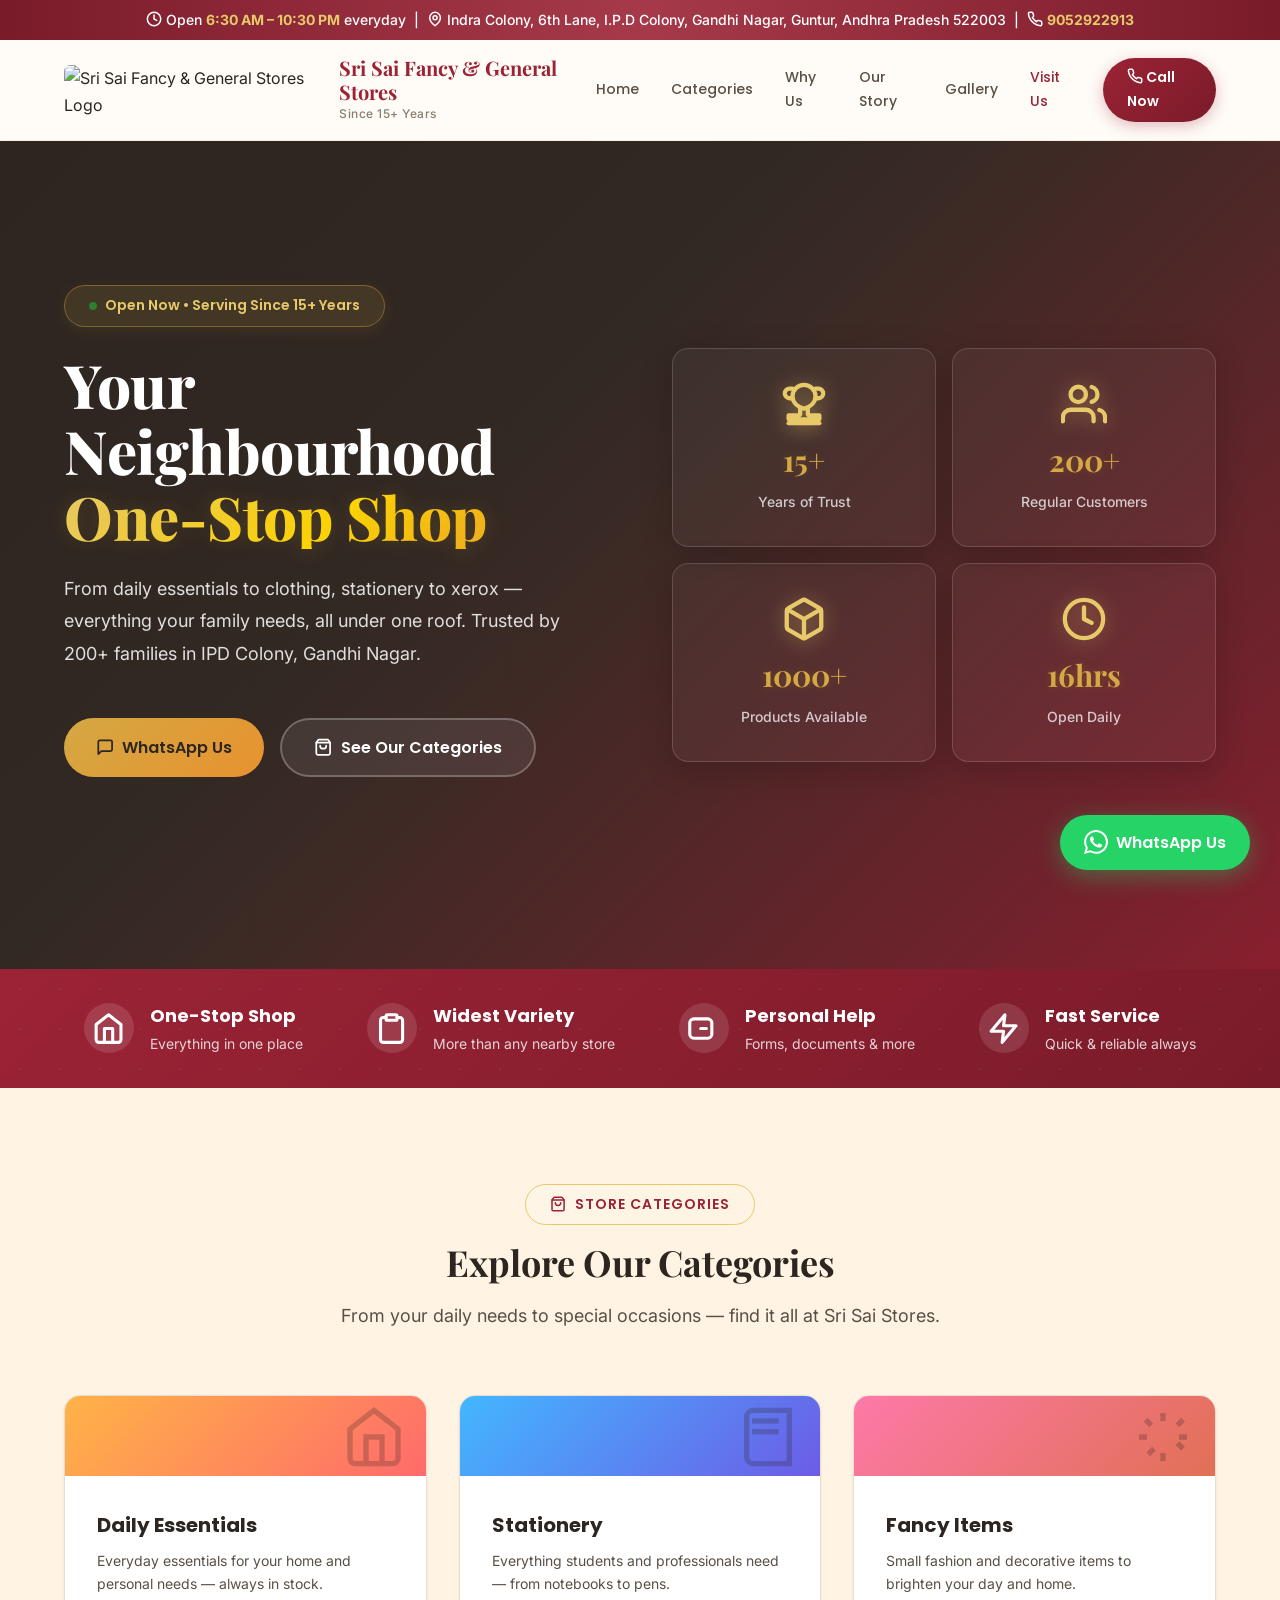
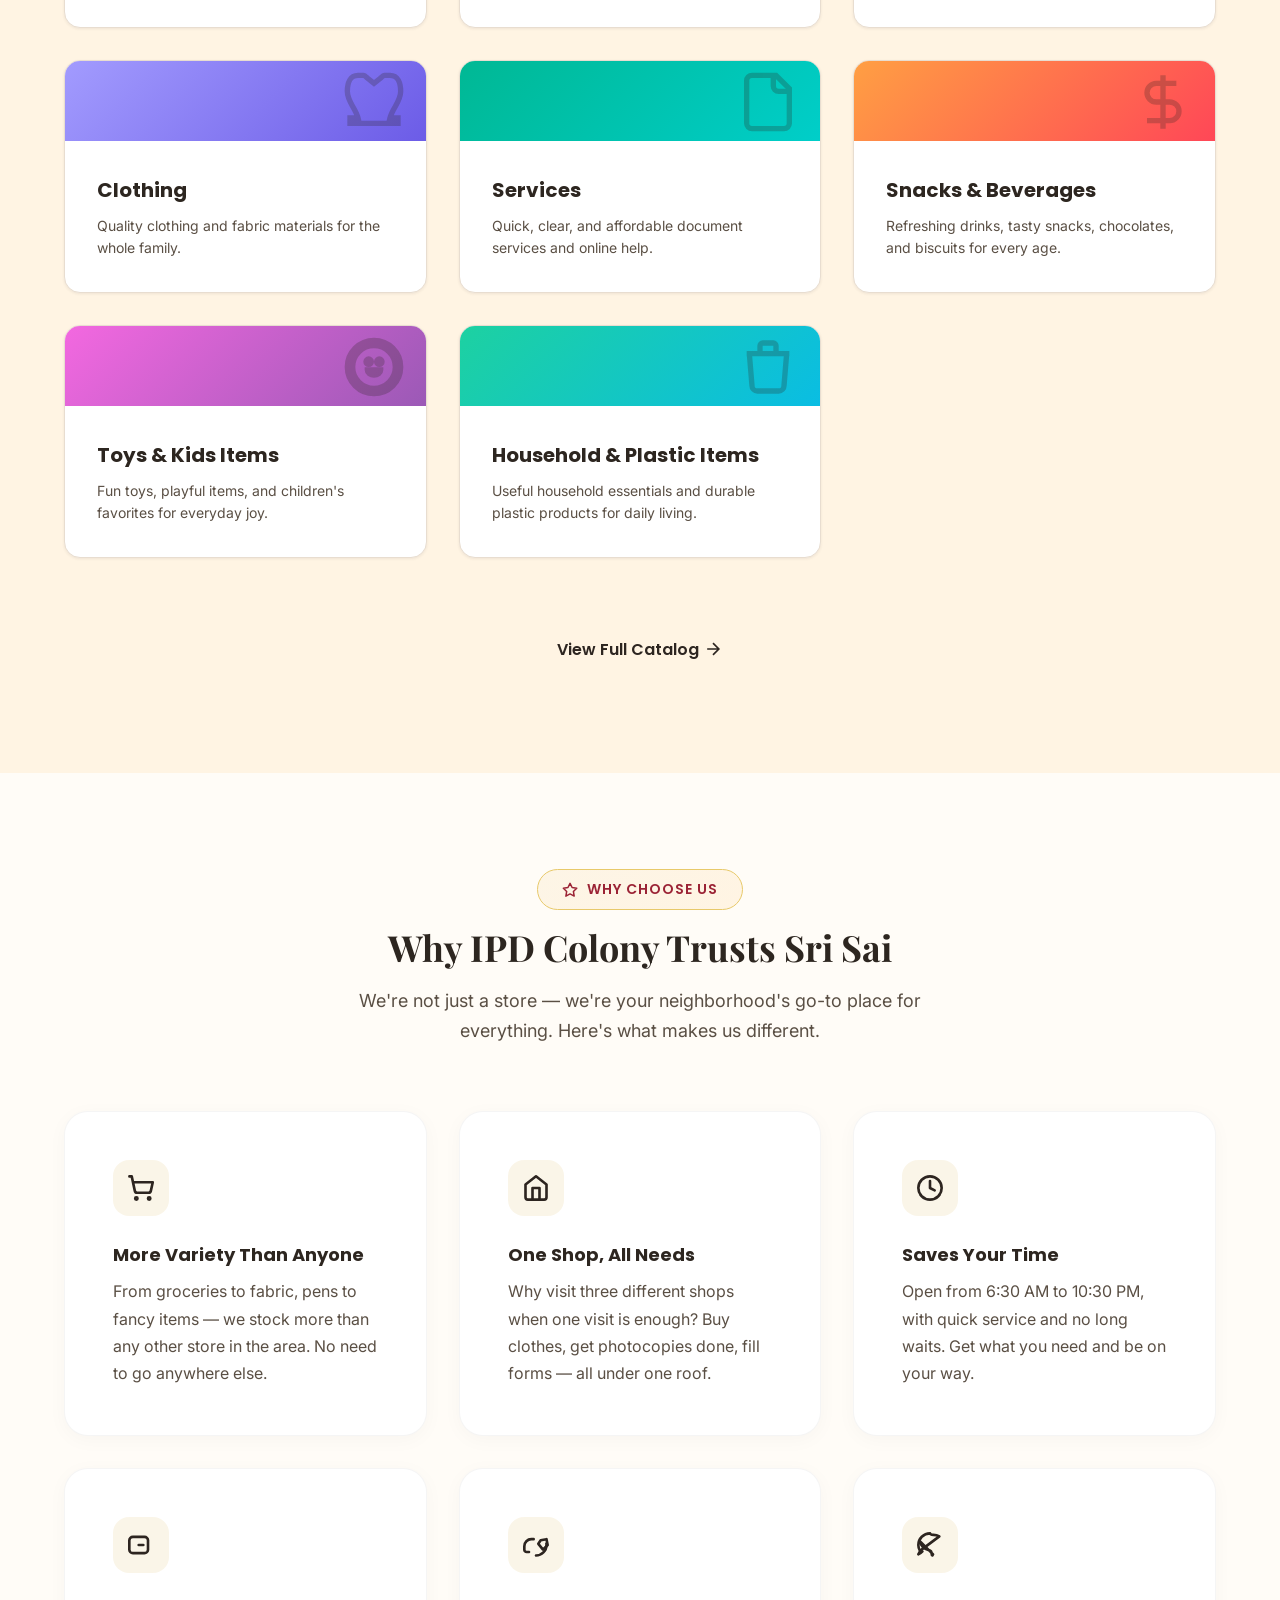
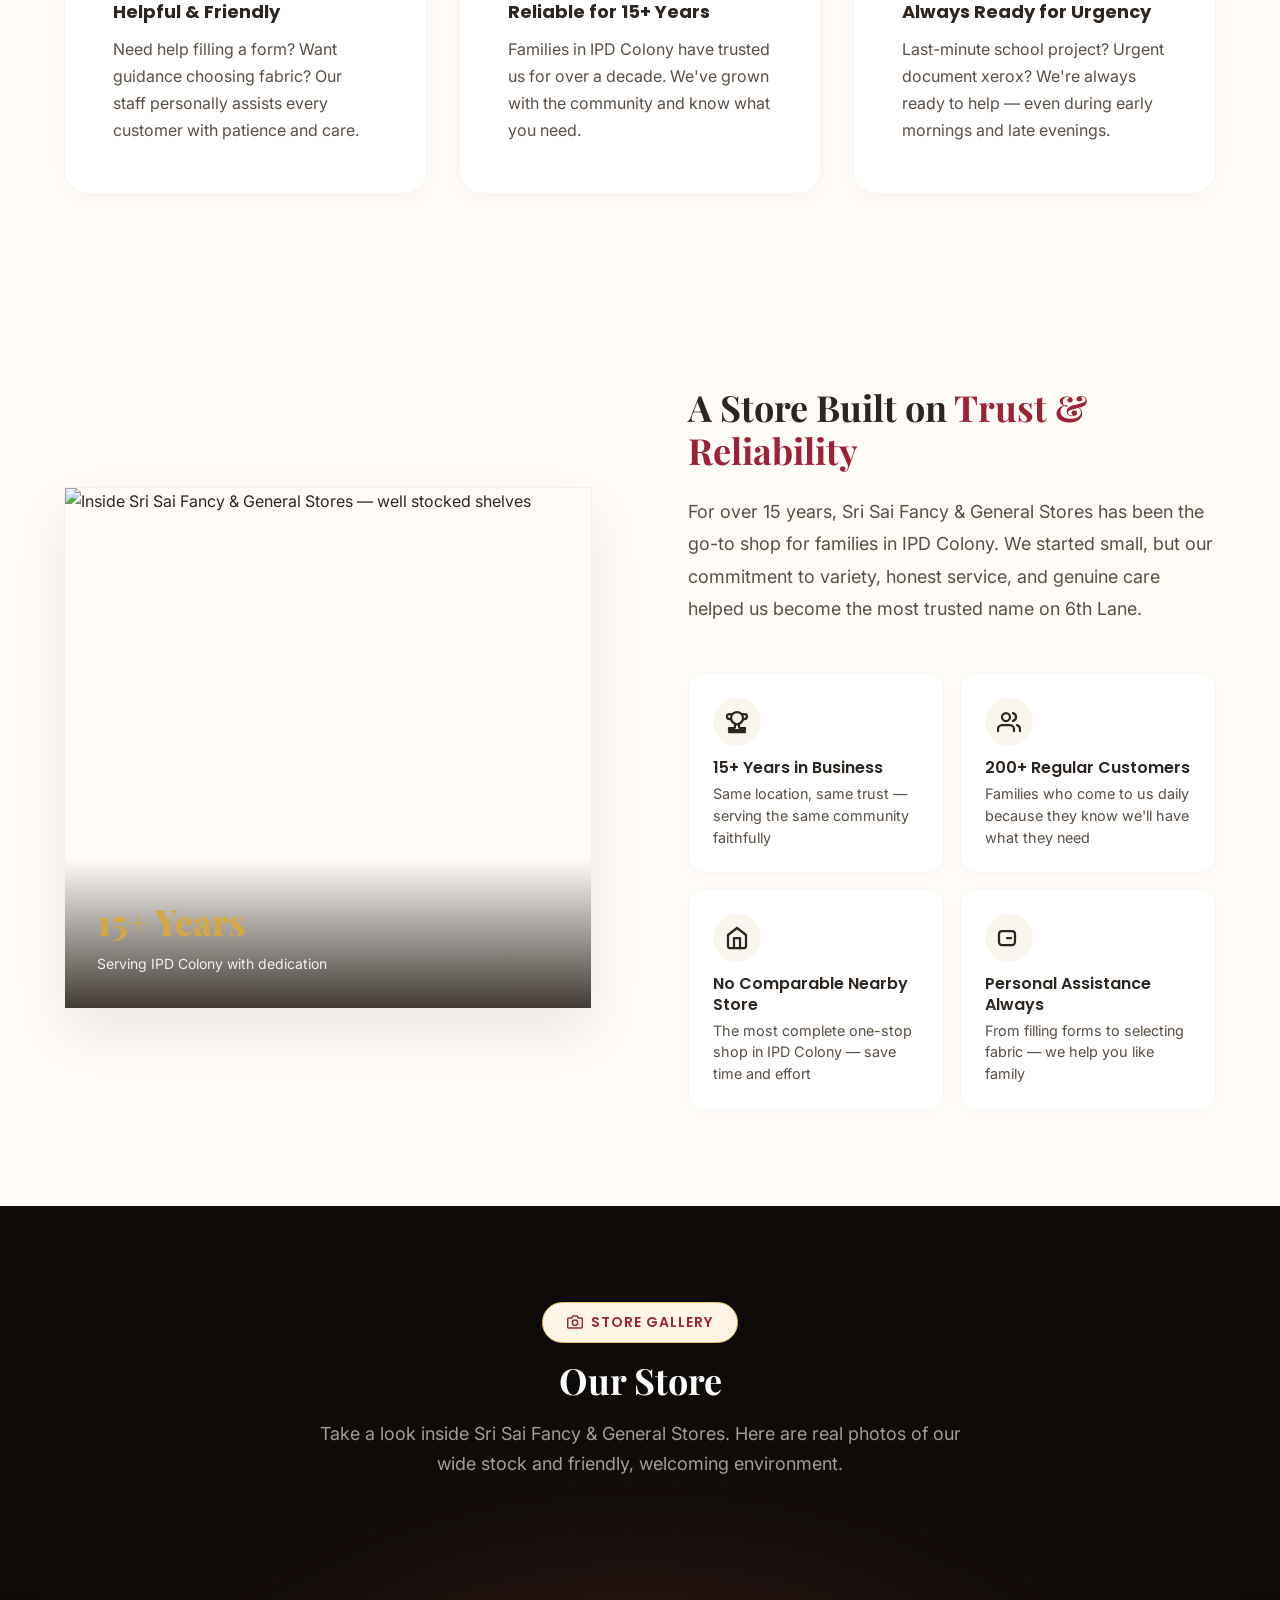
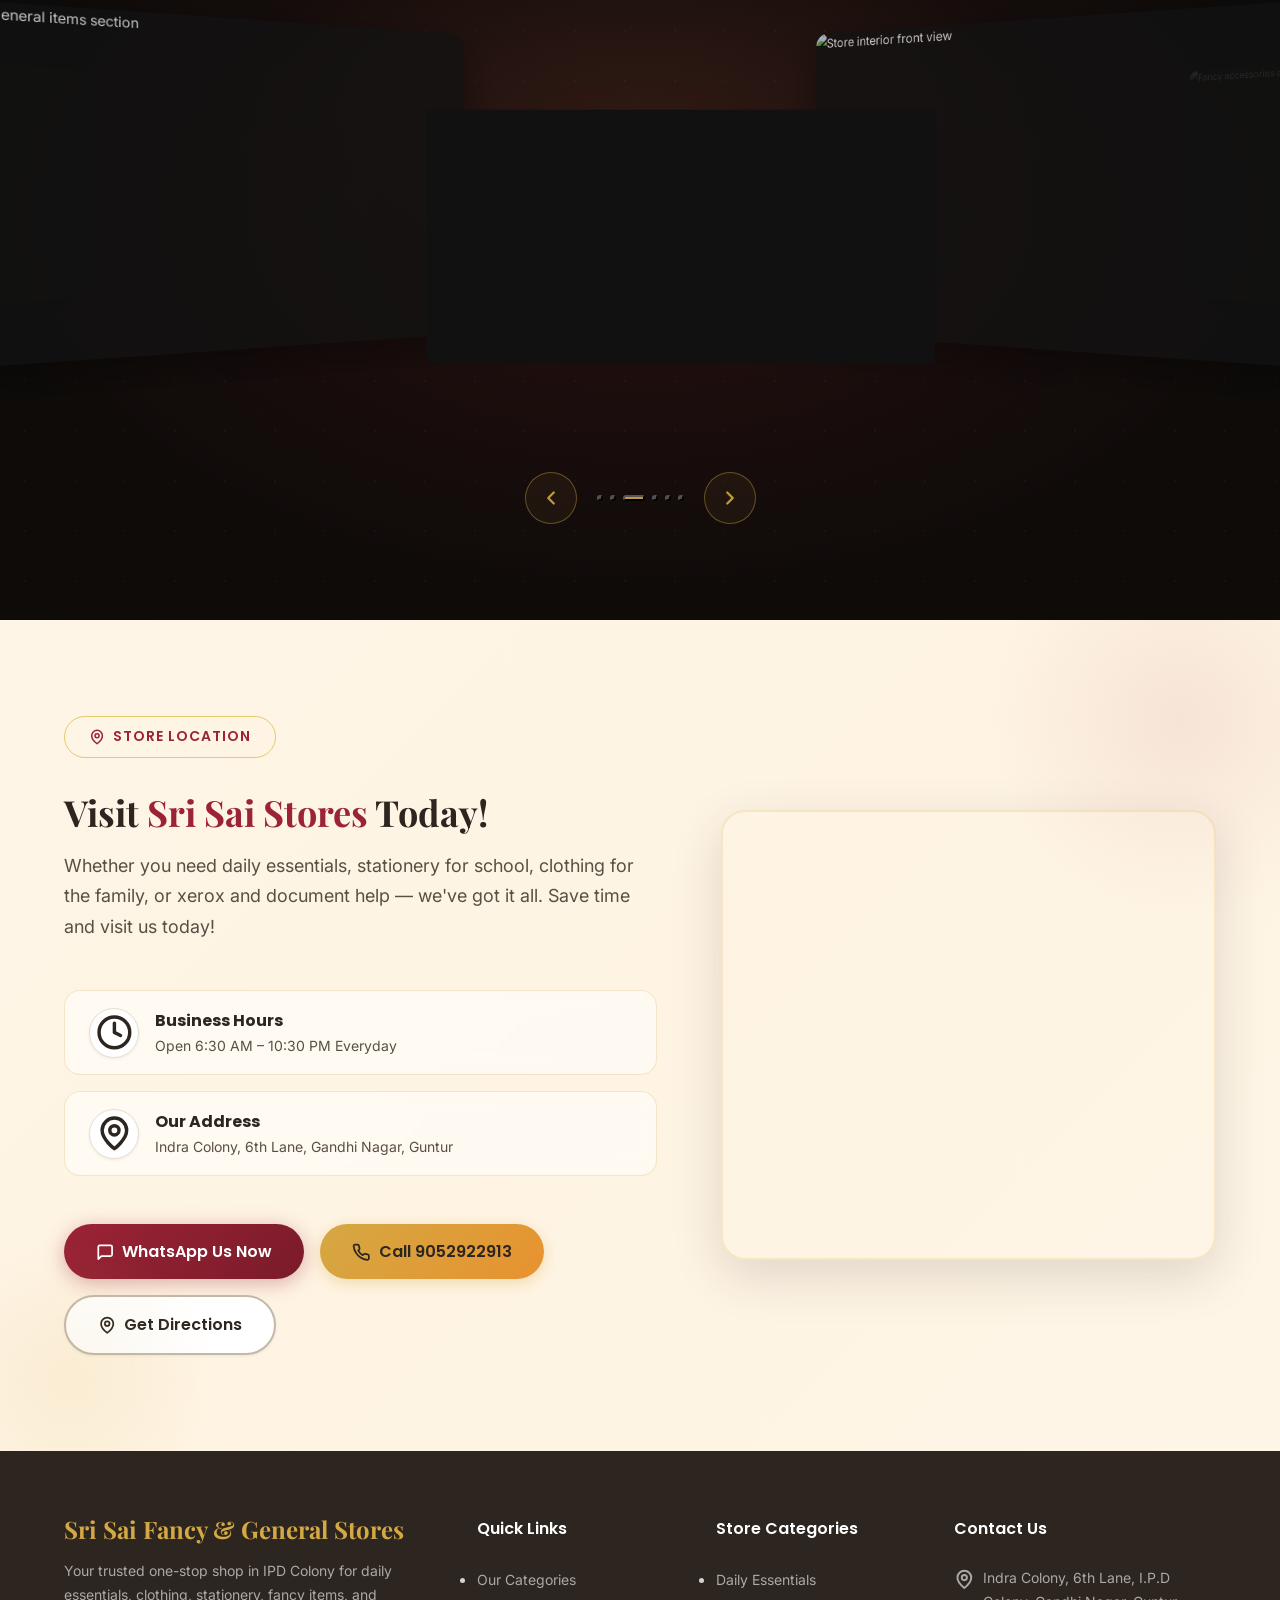
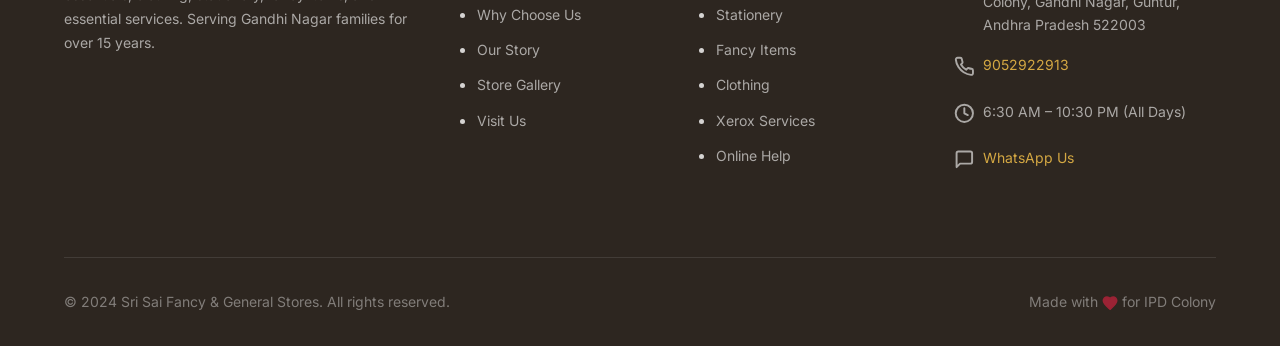
==== index.html @ 4fc8375c "Add files via upload" ====
<!DOCTYPE html>
<html lang="en">

<head>
  <meta charset="UTF-8">
  <meta name="viewport" content="width=device-width, initial-scale=1.0">
  <title>Sri Sai Fancy & General Stores | IPD Colony, Gandhi Nagar, Guntur</title>
  <meta name="description"
    content="Sri Sai Fancy & General Stores — Your trusted one-stop shop in IPD Colony, Gandhi Nagar, Guntur for daily essentials, stationery, clothing, xerox services & more. Serving 200+ families for 15+ years. Call 9052922913.">
  <meta name="keywords"
    content="general store Guntur, fancy store IPD Colony, Gandhi Nagar store, stationery Guntur, xerox service, clothing store Guntur, Sri Sai stores">
  <meta name="author" content="Sri Sai Fancy & General Stores">
  <meta name="robots" content="index, follow">

  <!-- Open Graph -->
  <meta property="og:title" content="Sri Sai Fancy & General Stores | IPD Colony, Guntur">
  <meta property="og:description"
    content="Your trusted one-stop shop for daily needs, clothing, stationery, and essential services. Serving IPD Colony for 15+ years.">
  <meta property="og:type" content="website">
  <meta property="og:image" content="images/shop-image-2.png">

  <!-- Favicon (using professional vector SVG) -->
  <link rel="icon"
    href="data:image/svg+xml,<svg xmlns='http://www.w3.org/2000/svg' viewBox='0 0 24 24' fill='none' stroke='%239B2335' stroke-width='2' stroke-linecap='round' stroke-linejoin='round'><path d='M3 9l9-7 9 7v11a2 2 0 0 1-2 2H5a2 2 0 0 1-2-2z'/><polyline points='9 22 9 12 15 12 15 22'/></svg>">

  <!-- Stylesheet -->
  <link rel="stylesheet" href="style.css">
</head>

<body>

  <!-- ========== ANNOUNCEMENT BAR ========== -->
  <div class="announcement-bar" id="announcement-bar">
    <span>
      <svg class="icon-svg" viewBox="0 0 24 24" fill="none" stroke="currentColor" stroke-width="2.5"><circle cx="12" cy="12" r="10"/><path d="M12 6v6l4 2"/></svg> Open <span class="highlight">6:30 AM – 10:30 PM</span> everyday &nbsp;|&nbsp;
      <svg class="icon-svg" viewBox="0 0 24 24" fill="none" stroke="currentColor" stroke-width="2.5"><path d="M20 10c0 6-8 12-8 12s-8-6-8-12a8 8 0 0 1 16 0Z"/><circle cx="12" cy="10" r="3"/></svg> Indra Colony, 6th Lane, I.P.D Colony, Gandhi Nagar, Guntur, Andhra Pradesh 522003 &nbsp;|&nbsp;
      <svg class="icon-svg" viewBox="0 0 24 24" fill="none" stroke="currentColor" stroke-width="2.5"><path d="M22 16.92v3a2 2 0 0 1-2.18 2 19.79 19.79 0 0 1-8.63-3.07 19.5 19.5 0 0 1-6-6 19.79 19.79 0 0 1-3.07-8.67A2 2 0 0 1 4.11 2h3a2 2 0 0 1 2 1.72 12.84 12.84 0 0 0 .7 2.81 2 2 0 0 1-.45 2.11L8.09 9.91a16 16 0 0 0 6 6l1.27-1.27a2 2 0 0 1 2.11-.45 12.84 12.84 0 0 0 2.81.7A2 2 0 0 1 22 16.92z"/></svg> <span class="highlight">9052922913</span>
    </span>
  </div>

  <!-- ========== NAVBAR ========== -->
  <nav class="navbar" id="navbar">
    <div class="navbar-inner">
      <a href="#" class="navbar-brand" id="navbar-brand">
        <img src="images/logo.png" alt="Sri Sai Fancy & General Stores Logo" loading="eager">
        <div class="brand-text">
          <span class="brand-name">Sri Sai Fancy & General Stores</span>
          <span class="brand-tagline">Since 15+ Years</span>
        </div>
      </a>

      <div class="navbar-nav" id="navbar-nav">
        <a href="#" class="nav-link active" id="nav-home">Home</a>
        <a href="categories.html" class="nav-link" id="nav-categories">Categories</a>
        <a href="#why-us" class="nav-link" id="nav-why-us">Why Us</a>
        <a href="#trust" class="nav-link" id="nav-trust">Our Story</a>
        <a href="#gallery" class="nav-link" id="nav-gallery">Gallery</a>
        <!-- HIDDEN: Reviews nav link — remove style="display:none" to re-enable -->
        <a href="#reviews" class="nav-link" id="nav-reviews" style="display:none">Reviews</a>
        <a href="#cta" class="nav-link" id="nav-location">Visit Us</a>
        <a href="tel:9052922913" class="nav-link nav-cta" id="nav-call"><svg class="icon-svg" viewBox="0 0 24 24" fill="none" stroke="currentColor" stroke-width="2.5"><path d="M22 16.92v3a2 2 0 0 1-2.18 2 19.79 19.79 0 0 1-8.63-3.07 19.5 19.5 0 0 1-6-6 19.79 19.79 0 0 1-3.07-8.67A2 2 0 0 1 4.11 2h3a2 2 0 0 1 2 1.72 12.84 12.84 0 0 0 .7 2.81 2 2 0 0 1-.45 2.11L8.09 9.91a16 16 0 0 0 6 6l1.27-1.27a2 2 0 0 1 2.11-.45 12.84 12.84 0 0 0 2.81.7A2 2 0 0 1 22 16.92z"/></svg> Call Now</a>
      </div>

      <button class="mobile-toggle" id="mobile-toggle" aria-label="Toggle navigation menu">
        <span></span>
        <span></span>
        <span></span>
      </button>
    </div>
  </nav>

  <!-- ========== HERO SECTION ========== -->
  <section class="hero" id="hero">
    <div class="hero-bg-image">
      <img src="images/shop-image-2.png" alt="Well-stocked Sri Sai General Store" loading="eager">
    </div>
    <div class="hero-overlay"></div>

    <div class="hero-content">
      <div class="hero-text">
        <div class="hero-badge">
          <span class="dot"></span>
          Open Now • Serving Since 15+ Years
        </div>

        <h1 class="hero-title">
          Your Neighbourhood
          <span class="accent">One-Stop Shop</span>
        </h1>

        <p class="hero-description">
          From daily essentials to clothing, stationery to xerox — everything your family needs, all under one roof.
          Trusted by 200+ families in IPD Colony, Gandhi Nagar.
        </p>

        <div class="hero-actions">
          <a href="https://wa.me/919052922913?text=Hi%20Sri%20Sai%20Stores!%20I%20need%20some%20help."
            class="btn btn-primary" id="hero-whatsapp">
            <svg class="icon-svg" viewBox="0 0 24 24" fill="none" stroke="currentColor" stroke-width="2.5"><path d="M21 15a2 2 0 0 1-2 2H7l-4 4V5a2 2 0 0 1 2-2h14a2 2 0 0 1 2 2z"/></svg> WhatsApp Us
          </a>
          <a href="categories.html" class="btn btn-secondary" id="hero-explore">
            <svg class="icon-svg" viewBox="0 0 24 24" fill="none" stroke="currentColor" stroke-width="2.5"><path d="M6 2L3 6v14a2 2 0 0 0 2 2h14a2 2 0 0 0 2-2V6l-3-4z"/><line x1="3" y1="6" x2="21" y2="6"/><path d="M16 10a4 4 0 0 1-8 0"/></svg> See Our Categories
          </a>
        </div>

      </div>

      <div class="hero-visual">
        <div class="hero-stats-grid">
          <div class="stat-card">
            <div class="stat-icon"><svg class="icon-svg" viewBox="0 0 24 24" fill="none" stroke="currentColor" stroke-width="2"><path d="M6 9H4.5a2.5 2.5 0 0 1 0-5H6"/><path d="M18 9h1.5a2.5 2.5 0 0 0 0-5H18"/><path d="M4 22h16"/><path d="M10 14.66V17c0 .55-.45 1-1 1H4v2h16v-2h-5c-.55 0-1-.45-1-1v-2.34"/><path d="M12 2a6 6 0 0 1 6 6c0 3-2.5 5.5-6 6.5-3.5-1-6-3.5-6-6.5a6 6 0 0 1 6-6Z"/></svg></div>
            <div class="stat-value">15+</div>
            <div class="stat-label">Years of Trust</div>
          </div>
          <div class="stat-card">
            <div class="stat-icon"><svg class="icon-svg" viewBox="0 0 24 24" fill="none" stroke="currentColor" stroke-width="2"><path d="M17 21v-2a4 4 0 0 0-4-4H5a4 4 0 0 0-4 4v2"/><circle cx="9" cy="7" r="4"/><path d="M23 21v-2a4 4 0 0 0-3-3.87"/><path d="M16 3.13a4 4 0 0 1 0 7.75"/></svg></div>
            <div class="stat-value">200+</div>
            <div class="stat-label">Regular Customers</div>
          </div>
          <div class="stat-card">
            <div class="stat-icon"><svg class="icon-svg" viewBox="0 0 24 24" fill="none" stroke="currentColor" stroke-width="2"><path d="M21 8a2 2 0 0 0-1-1.73l-7-4a2 2 0 0 0-2 0l-7 4A2 2 0 0 0 3 8v8a2 2 0 0 0 1 1.73l7 4a2 2 0 0 0 2 0l7-4A2 2 0 0 0 21 16Z"/><polyline points="3.29 7 12 12 20.71 7"/><line x1="12" y1="22" x2="12" y2="12"/></svg></div>
            <div class="stat-value">1000+</div>
            <div class="stat-label">Products Available</div>
          </div>
          <div class="stat-card">
            <div class="stat-icon"><svg class="icon-svg" viewBox="0 0 24 24" fill="none" stroke="currentColor" stroke-width="2"><circle cx="12" cy="12" r="10"/><path d="M12 6v6l4 2"/></svg></div>
            <div class="stat-value">16hrs</div>
            <div class="stat-label">Open Daily</div>
          </div>
        </div>
      </div>
    </div>
  </section>

  <!-- ========== TRUST BANNER ========== -->
  <section class="trust-banner">
    <div class="container">
      <div class="trust-items">
        <div class="trust-item">
          <div class="icon"><svg class="icon-svg" viewBox="0 0 24 24" fill="none" stroke="currentColor" stroke-width="2.5"><path d="M3 9l9-7 9 7v11a2 2 0 0 1-2 2H5a2 2 0 0 1-2-2z"/><polyline points="9 22 9 12 15 12 15 22"/></svg></div>
          <div class="trust-item-text">
            <div class="label">One-Stop Shop</div>
            <div class="sub">Everything in one place</div>
          </div>
        </div>
        <div class="trust-item">
          <div class="icon"><svg class="icon-svg" viewBox="0 0 24 24" fill="none" stroke="currentColor" stroke-width="2.5"><rect x="8" y="2" width="8" height="4" rx="1" ry="1"/><path d="M16 4h2a2 2 0 0 1 2 2v14a2 2 0 0 1-2 2H6a2 2 0 0 1-2-2V6a2 2 0 0 1 2-2h2"/></svg></div>
          <div class="trust-item-text">
            <div class="label">Widest Variety</div>
            <div class="sub">More than any nearby store</div>
          </div>
        </div>
        <div class="trust-item">
          <div class="icon"><svg class="icon-svg" viewBox="0 0 24 24" fill="none" stroke="currentColor" stroke-width="2.5"><path d="M18 8a3 3 0 0 0-3-3H5a3 3 0 0 0-3 3v8a3 3 0 0 0 3 3h10a3 3 0 0 0 3-3V8Z"/><path d="M10 12h4"/></svg></div>
          <div class="trust-item-text">
            <div class="label">Personal Help</div>
            <div class="sub">Forms, documents & more</div>
          </div>
        </div>
        <div class="trust-item">
          <div class="icon"><svg class="icon-svg" viewBox="0 0 24 24" fill="none" stroke="currentColor" stroke-width="2.5"><polygon points="13 2 3 14 12 14 11 22 21 10 12 10 13 2"/></svg></div>
          <div class="trust-item-text">
            <div class="label">Fast Service</div>
            <div class="sub">Quick & reliable always</div>
          </div>
        </div>
      </div>
    </div>
  </section>

  <!-- ========== HOME CATEGORIES PREVIEW ========== -->
  <section class="categories-preview section-padding" id="categories">
    <div class="container">
      <div class="section-header">
        <div class="section-badge"><svg class="icon-svg" viewBox="0 0 24 24" fill="none" stroke="currentColor" stroke-width="2.5"><path d="M6 2L3 6v14a2 2 0 0 0 2 2h14a2 2 0 0 0 2-2V6l-3-4z"/><line x1="3" y1="6" x2="21" y2="6"/><path d="M16 10a4 4 0 0 1-8 0"/></svg> Store Categories</div>
        <h2 class="section-title">Explore Our Categories</h2>
        <p class="section-subtitle">From your daily needs to special occasions — find it all at Sri Sai Stores.</p>
      </div>

      <div class="categories-grid">
        <a href="categories.html?category=daily-essentials" style="text-decoration: none;">
          <div class="category-card fade-in">
            <div class="category-visual">
              <div class="gradient-bg" style="background: linear-gradient(135deg, #FFB347, #FF6B6B);"></div>
              <div class="category-emoji"><svg viewBox="0 0 24 24" fill="none" stroke="currentColor" stroke-width="2" style="width:1em; height:1em;"><path d="M3 9l9-7 9 7v11a2 2 0 0 1-2 2H5a2 2 0 0 1-2-2z"/><polyline points="9 22 9 12 15 12 15 22"/></svg></div>
            </div>
            <div class="category-body">
              <h3 class="category-name">Daily Essentials</h3>
              <p class="category-desc">Everyday essentials for your home and personal needs — always in stock.</p>
            </div>
          </div>
        </a>

        <a href="categories.html?category=stationery" style="text-decoration: none;">
          <div class="category-card fade-in">
            <div class="category-visual">
              <div class="gradient-bg" style="background: linear-gradient(135deg, #43B7FF, #6C5CE7);"></div>
              <div class="category-emoji"><svg viewBox="0 0 24 24" fill="none" stroke="currentColor" stroke-width="2" style="width:1em; height:1em;"><path d="M4 19.5v-15A2.5 2.5 0 0 1 6.5 2H20v20H6.5a2.5 2.5 0 0 1-2.5-2.5Z"/><path d="M6 6h10"/><path d="M6 10h10"/></svg></div>
            </div>
            <div class="category-body">
              <h3 class="category-name">Stationery</h3>
              <p class="category-desc">Everything students and professionals need — from notebooks to pens.</p>
            </div>
          </div>
        </a>

        <a href="categories.html?category=fancy-items" style="text-decoration: none;">
          <div class="category-card fade-in">
            <div class="category-visual">
              <div class="gradient-bg" style="background: linear-gradient(135deg, #FD79A8, #E17055);"></div>
              <div class="category-emoji"><svg viewBox="0 0 24 24" fill="none" stroke="currentColor" stroke-width="2" style="width:1em; height:1em;"><path d="M12 3v3m0 12v3m9-9h-3m-12 0H3m16.5-6.5l-2.1 2.1m-8.8 8.8l-2.1 2.1m13-2.1l-2.1-2.1M7.6 7.6L5.5 5.5"/></svg></div>
            </div>
            <div class="category-body">
              <h3 class="category-name">Fancy Items</h3>
              <p class="category-desc">Small fashion and decorative items to brighten your day and home.</p>
            </div>
          </div>
        </a>

        <a href="categories.html?category=clothing" style="text-decoration: none;">
          <div class="category-card fade-in">
            <div class="category-visual">
              <div class="gradient-bg" style="background: linear-gradient(135deg, #A29BFE, #6C5CE7);"></div>
              <div class="category-emoji"><svg viewBox="0 0 24 24" fill="none" stroke="currentColor" stroke-width="2" style="width:1em; height:1em;"><path d="M6 2C3 2 2 5 2 8c0 4 3 6 4 10H3v2h18v-2h-3c1-4 4-6 4-10 0-3-1-6-4-6h-2c-.5 0-1 .5-1.5 1L12 5l-2.5-2c-.5-.5-1-1-1.5-1H6Z"/></svg></div>
            </div>
            <div class="category-body">
              <h3 class="category-name">Clothing</h3>
              <p class="category-desc">Quality clothing and fabric materials for the whole family.</p>
            </div>
          </div>
        </a>

        <a href="categories.html?category=services" style="text-decoration: none;">
          <div class="category-card fade-in">
            <div class="category-visual">
              <div class="gradient-bg" style="background: linear-gradient(135deg, #00B894, #00CEC9);"></div>
              <div class="category-emoji"><svg viewBox="0 0 24 24" fill="none" stroke="currentColor" stroke-width="2" style="width:1em; height:1em;"><path d="M15 2H6a2 2 0 0 0-2 2v16a2 2 0 0 0 2 2h12a2 2 0 0 0 2-2V7Z"/><path d="M14 2v4a2 2 0 0 0 2 2h4"/></svg></div>
            </div>
            <div class="category-body">
              <h3 class="category-name">Services</h3>
              <p class="category-desc">Quick, clear, and affordable document services and online help.</p>
            </div>
          </div>
        </a>

        <!-- NEW CATEGORIES -->
        <a href="categories.html?category=snacks-beverages" style="text-decoration: none;">
          <div class="category-card fade-in">
            <div class="category-visual">
              <div class="gradient-bg" style="background: linear-gradient(135deg, #FF9F43, #FF4757);"></div>
              <div class="category-emoji"><svg viewBox="0 0 24 24" fill="none" stroke="currentColor" stroke-width="2" style="width:1em; height:1em;"><path d="M12 2v20M17 5H9.5a3.5 3.5 0 0 0 0 7h5a3.5 3.5 0 0 1 0 7H6"/></svg></div>
            </div>
            <div class="category-body">
              <h3 class="category-name">Snacks & Beverages</h3>
              <p class="category-desc">Refreshing drinks, tasty snacks, chocolates, and biscuits for every age.</p>
            </div>
          </div>
        </a>

        <a href="categories.html?category=toys-kids" style="text-decoration: none;">
          <div class="category-card fade-in">
            <div class="category-visual">
              <div class="gradient-bg" style="background: linear-gradient(135deg, #F368E0, #9B59B6);"></div>
              <div class="category-emoji"><svg viewBox="0 0 24 24" fill="none" stroke="currentColor" stroke-width="2" style="width:1em; height:1em;"><path d="M12 2c5.52 0 10 4.48 10 10s-4.48 10-10 10S2 17.52 2 12 6.48 2 12 2zm0 18c4.41 0 8-3.59 8-8s-3.59-8-8-8-8 3.59-8 8 3.59 8 8 8zm-2-9c.55 0 1-.45 1-1s-.45-1-1-1-1 .45-1 1 .45 1 1 1zm4 0c.55 0 1-.45 1-1s-.45-1-1-1-1 .45-1 1 .45 1 1 1zm-2 4c-1.38 0-2.5-.84-2.5-1.88h5c0 1.04-1.12 1.88-2.5 1.88z"/></svg></div>
            </div>
            <div class="category-body">
              <h3 class="category-name">Toys & Kids Items</h3>
              <p class="category-desc">Fun toys, playful items, and children's favorites for everyday joy.</p>
            </div>
          </div>
        </a>

        <a href="categories.html?category=household-plastic" style="text-decoration: none;">
          <div class="category-card fade-in">
            <div class="category-visual">
              <div class="gradient-bg" style="background: linear-gradient(135deg, #1DD1A1, #0ABDE3);"></div>
              <div class="category-emoji"><svg viewBox="0 0 24 24" fill="none" stroke="currentColor" stroke-width="2" style="width:1em; height:1em;"><path d="M4 7h16M5 7l1 12a2 2 0 0 0 2 2h8a2 2 0 0 0 2-2l1-12M9 7v-3a1 1 0 0 1 1-1h4a1 1 0 0 1 1 1v3"/></svg></div>
            </div>
            <div class="category-body">
              <h3 class="category-name">Household & Plastic Items</h3>
              <p class="category-desc">Useful household essentials and durable plastic products for daily living.</p>
            </div>
          </div>
        </a>

      </div>
      
      <div style="text-align: center; margin-top: var(--space-3xl);">
        <a href="categories.html" class="btn btn-primary" style="display: inline-flex; align-items: center; gap: var(--space-xs);">
          View Full Catalog 
          <svg viewBox="0 0 24 24" fill="none" stroke="currentColor" stroke-width="2" width="20" height="20"><path d="M5 12h14M12 5l7 7-7 7"/></svg>
        </a>
      </div>
    </div>
  </section>

  <!-- ========== WHY CHOOSE US ========== -->
  <section class="usp-section section-padding" id="why-us">
    <div class="container">
      <div class="section-header">
        <div class="section-badge"><svg class="icon-svg" viewBox="0 0 24 24" fill="none" stroke="currentColor" stroke-width="2.5"><polygon points="12 2 15.09 8.26 22 9.27 17 14.14 18.18 21.02 12 17.77 5.82 21.02 7 14.14 2 9.27 8.91 8.26 12 2"/></svg> Why Choose Us</div>
        <h2 class="section-title">Why IPD Colony Trusts Sri Sai</h2>
        <p class="section-subtitle">We're not just a store — we're your neighborhood's go-to place for everything.
          Here's what makes us different.</p>
      </div>

      <div class="usp-grid">
        <div class="usp-card fade-in" id="usp-variety">
          <div class="usp-icon"><svg class="icon-svg" viewBox="0 0 24 24" fill="none" stroke="currentColor" stroke-width="2.5"><circle cx="8" cy="21" r="1"/><circle cx="19" cy="21" r="1"/><path d="M2.05 2.05h2l2.66 12.42a2 2 0 0 0 2 1.58h9.78a2 2 0 0 0 1.95-1.57l1.65-7.43H5.12"/></svg></div>
          <h3 class="usp-title">More Variety Than Anyone</h3>
          <p class="usp-desc">From groceries to fabric, pens to fancy items — we stock more than any other store in the
            area. No need to go anywhere else.</p>
        </div>

        <div class="usp-card fade-in" id="usp-onestop">
          <div class="usp-icon"><svg class="icon-svg" viewBox="0 0 24 24" fill="none" stroke="currentColor" stroke-width="2.5"><path d="M3 9l9-7 9 7v11a2 2 0 0 1-2 2H5a2 2 0 0 1-2-2z"/><polyline points="9 22 9 12 15 12 15 22"/></svg></div>
          <h3 class="usp-title">One Shop, All Needs</h3>
          <p class="usp-desc">Why visit three different shops when one visit is enough? Buy clothes, get photocopies
            done, fill forms — all under one roof.</p>
        </div>

        <div class="usp-card fade-in" id="usp-time">
          <div class="usp-icon"><svg class="icon-svg" viewBox="0 0 24 24" fill="none" stroke="currentColor" stroke-width="2.5"><circle cx="12" cy="12" r="10"/><path d="M12 6v6l4 2"/></svg></div>
          <h3 class="usp-title">Saves Your Time</h3>
          <p class="usp-desc">Open from 6:30 AM to 10:30 PM, with quick service and no long waits. Get what you need and
            be on your way.</p>
        </div>

        <div class="usp-card fade-in" id="usp-help">
          <div class="usp-icon"><svg class="icon-svg" viewBox="0 0 24 24" fill="none" stroke="currentColor" stroke-width="2.5"><path d="M18 8a3 3 0 0 0-3-3H5a3 3 0 0 0-3 3v8a3 3 0 0 0 3 3h10a3 3 0 0 0 3-3V8Z"/><path d="M10 12h4"/></svg></div>
          <h3 class="usp-title">Helpful & Friendly</h3>
          <p class="usp-desc">Need help filling a form? Want guidance choosing fabric? Our staff personally assists
            every customer with patience and care.</p>
        </div>

        <div class="usp-card fade-in" id="usp-reliable">
          <div class="usp-icon"><svg class="icon-svg" viewBox="0 0 24 24" fill="none" stroke="currentColor" stroke-width="2.5"><path d="M6 18H4a2 2 0 0 1-2-2v-3a6 6 0 0 1 6-6h2"/><path d="m14 11 2-3 5-1 1 5-4 4-4-5Z"/><path d="M12 21a9 9 0 0 0 9-9c0-.46-.04-.9-.1-1.34"/></svg></div>
          <h3 class="usp-title">Reliable for 15+ Years</h3>
          <p class="usp-desc">Families in IPD Colony have trusted us for over a decade. We've grown with the community
            and know what you need.</p>
        </div>

        <div class="usp-card fade-in" id="usp-urgent">
          <div class="usp-icon"><svg class="icon-svg" viewBox="0 0 24 24" fill="none" stroke="currentColor" stroke-width="2.5"><path d="M4.5 16.5c-1.5 1.25-2.5 3.5-2.5 3.5s2.25-1 3.5-2.5"/><path d="M12 2C6.5 2 2 6.5 2 12c0 1.84.5 3.56 1.36 5.04L20 4.64C18.56 3.78 16.84 3.28 15 3.28c-1.5 0-3-.5-3-1.28Z"/><path d="M14.64 20L3.28 8.64a9.96 9.96 0 0 0 7.75 7.75C12.37 16.72 13.5 18 13.5 20c0 .78.5 1.5 1.14 0Z"/></svg></div>
          <h3 class="usp-title">Always Ready for Urgency</h3>
          <p class="usp-desc">Last-minute school project? Urgent document xerox? We're always ready to help — even
            during early mornings and late evenings.</p>
        </div>
      </div>
    </div>
  </section>

  <!-- ========== TRUST / OUR STORY SECTION ========== -->
  <section class="trust-section section-padding" id="trust">
    <div class="container">
      <div class="trust-content">
        <div class="trust-image-wrapper fade-in-left">
          <img src="images/store-interior.png" alt="Inside Sri Sai Fancy & General Stores — well stocked shelves"
            loading="lazy">
          <div class="trust-image-overlay">
            <div class="big-stat">15+ Years</div>
            <div class="stat-text">Serving IPD Colony with dedication</div>
          </div>
        </div>

        <div class="trust-details fade-in-right">
          <h2>A Store Built on <span>Trust & Reliability</span></h2>
          <p>For over 15 years, Sri Sai Fancy & General Stores has been the go-to shop for families in IPD Colony. We
            started small, but our commitment to variety, honest service, and genuine care helped us become the most
            trusted name on 6th Lane.</p>

          <div class="trust-list">
            <div class="trust-list-item">
              <div class="trust-list-icon"><svg class="icon-svg" viewBox="0 0 24 24" fill="none" stroke="currentColor" stroke-width="2.5"><path d="M6 9H4.5a2.5 2.5 0 0 1 0-5H6"/><path d="M18 9h1.5a2.5 2.5 0 0 0 0-5H18"/><path d="M4 22h16"/><path d="M10 14.66V17c0 .55-.45 1-1 1H4v2h16v-2h-5c-.55 0-1-.45-1-1v-2.34"/><path d="M12 2a6 6 0 0 1 6 6c0 3-2.5 5.5-6 6.5-3.5-1-6-3.5-6-6.5a6 6 0 0 1 6-6Z"/></svg></div>
              <div class="trust-list-text">
                <strong>15+ Years in Business</strong>
                <span>Same location, same trust — serving the same community faithfully</span>
              </div>
            </div>
            <div class="trust-list-item">
              <div class="trust-list-icon"><svg class="icon-svg" viewBox="0 0 24 24" fill="none" stroke="currentColor" stroke-width="2.5"><path d="M17 21v-2a4 4 0 0 0-4-4H5a4 4 0 0 0-4 4v2"/><circle cx="9" cy="7" r="4"/><path d="M23 21v-2a4 4 0 0 0-3-3.87"/><path d="M16 3.13a4 4 0 0 1 0 7.75"/></svg></div>
              <div class="trust-list-text">
                <strong>200+ Regular Customers</strong>
                <span>Families who come to us daily because they know we'll have what they need</span>
              </div>
            </div>
            <div class="trust-list-item">
              <div class="trust-list-icon"><svg class="icon-svg" viewBox="0 0 24 24" fill="none" stroke="currentColor" stroke-width="2.5"><path d="M3 9l9-7 9 7v11a2 2 0 0 1-2 2H5a2 2 0 0 1-2-2z"/><polyline points="9 22 9 12 15 12 15 22"/></svg></div>
              <div class="trust-list-text">
                <strong>No Comparable Nearby Store</strong>
                <span>The most complete one-stop shop in IPD Colony — save time and effort</span>
              </div>
            </div>
            <div class="trust-list-item">
              <div class="trust-list-icon"><svg class="icon-svg" viewBox="0 0 24 24" fill="none" stroke="currentColor" stroke-width="2.5"><path d="M18 8a3 3 0 0 0-3-3H5a3 3 0 0 0-3 3v8a3 3 0 0 0 3 3h10a3 3 0 0 0 3-3V8Z"/><path d="M10 12h4"/></svg></div>
              <div class="trust-list-text">
                <strong>Personal Assistance Always</strong>
                <span>From filling forms to selecting fabric — we help you like family</span>
              </div>
            </div>
          </div>
        </div>
      </div>
    </div>
  </section>


  <!-- ========== INSIDE OUR STORE GALLERY ========== -->
  <section class="gallery-section section-padding" id="gallery">
    <div class="container">
      <div class="section-header">
        <div class="section-badge"><svg class="icon-svg" viewBox="0 0 24 24" fill="none" stroke="currentColor" stroke-width="2.5" stroke-linecap="round" stroke-linejoin="round"><path d="M23 19a2 2 0 0 1-2 2H3a2 2 0 0 1-2-2V8a2 2 0 0 1 2-2h4l2-3h6l2 3h4a2 2 0 0 1 2 2z"/><circle cx="12" cy="13" r="4"/></svg> Store Gallery</div>
        <h2 class="section-title">Our Store</h2>
        <p class="section-subtitle">Take a look inside Sri Sai Fancy &amp; General Stores. Here are real photos of our wide
          stock and friendly, welcoming environment.</p>
      </div>

      <!-- 3D Coverflow Carousel -->
      <div class="coverflow-wrapper">
        <div class="coverflow-track" id="coverflow-track">

          <div class="coverflow-slide" data-index="0">
            <img src="images/shop-image-1.png" alt="Well-stocked shelves at Sri Sai General Stores" loading="lazy">
          </div>

          <div class="coverflow-slide" data-index="1">
            <img src="images/shop-image-2.png" alt="General items section" loading="lazy">
          </div>

          <div class="coverflow-slide" data-index="2">
            <img src="images/shop-image-3.png" alt="Stationery and school supplies rack" loading="lazy">
          </div>

          <div class="coverflow-slide" data-index="3">
            <img src="images/store-interior.png" alt="Store interior front view" loading="lazy">
          </div>

          <div class="coverflow-slide" data-index="4">
            <img src="images/store-interior-1.png" alt="Fancy accessories and cosmetics counter" loading="lazy">
          </div>

          <div class="coverflow-slide" data-index="5">
            <img src="images/store-interior-2.png" alt="Clothing and fabric materials display" loading="lazy">
          </div>

        </div><!-- /.coverflow-track -->
      </div><!-- /.coverflow-wrapper -->

      <!-- Navigation Arrows + Dots -->
      <div class="coverflow-nav">
        <button class="coverflow-btn coverflow-prev" id="coverflow-prev" aria-label="Previous photo">
          <svg viewBox="0 0 24 24" fill="none" stroke="currentColor" stroke-width="2.5" stroke-linecap="round" stroke-linejoin="round"><polyline points="15 18 9 12 15 6"/></svg>
        </button>
        <div class="coverflow-dots" id="coverflow-dots">
          <!-- Generated by JS -->
        </div>
        <button class="coverflow-btn coverflow-next" id="coverflow-next" aria-label="Next photo">
          <svg viewBox="0 0 24 24" fill="none" stroke="currentColor" stroke-width="2.5" stroke-linecap="round" stroke-linejoin="round"><polyline points="9 6 15 12 9 18"/></svg>
        </button>
      </div>

    </div>
  </section>

  <!-- ========== LIGHTBOX OVERLAY ========== -->
  <div class="lightbox-overlay" id="lightbox">
    <button class="lightbox-close" id="lightbox-close" aria-label="Close lightbox">&times;</button>
    <button class="lightbox-nav lightbox-prev" id="lightbox-prev" aria-label="Previous image">&lsaquo;</button>
    <div class="lightbox-content">
      <img src="" alt="" class="lightbox-image" id="lightbox-img">
      <div class="lightbox-title" id="lightbox-title"></div>
    </div>
    <button class="lightbox-nav lightbox-next" id="lightbox-next" aria-label="Next image">&rsaquo;</button>
  </div>

  <!-- ==========================================================
       REVIEWS SECTION — TEMPORARILY HIDDEN
       To re-enable: remove style="display:none" from the section below
       and unhide the Reviews nav link above (line ~52)
       ========================================================== -->
  <section class="testimonial-section section-padding" id="reviews" style="display:none">
    <div class="container">
      <div class="section-header">
        <div class="section-badge"
          style="background: rgba(212,168,67,0.15); border-color: rgba(212,168,67,0.3); color: var(--gold-light);"><svg class="icon-svg" viewBox="0 0 24 24" fill="none" stroke="currentColor" stroke-width="2.5"><path d="M21 15a2 2 0 0 1-2 2H7l-4 4V5a2 2 0 0 1 2-2h14a2 2 0 0 1 2 2z"/></svg> What Customers Say</div>
        <h2 class="section-title">Trusted by Our Community</h2>
        <p class="section-subtitle">Hear from families and students who rely on us every day for their needs.</p>
      </div>

      <div class="testimonial-grid">
        <div class="testimonial-card fade-in" id="review-1">
          <div class="testimonial-stars">★★★★★</div>
          <p class="testimonial-text">"I don't even think about going to other shops anymore. Whether it's my kids'
            school supplies or sarees for festivals — Sri Sai has everything. Such a convenient store!"</p>
          <div class="testimonial-author">
            <div class="author-avatar">L</div>
            <div class="author-info">
              <div class="author-name">Lakshmi Devi</div>
              <div class="author-role">Regular Customer, IPD Colony</div>
            </div>
          </div>
        </div>

        <div class="testimonial-card fade-in" id="review-2">
          <div class="testimonial-stars">★★★★★</div>
          <p class="testimonial-text">"I needed urgent xerox copies for my college application and they helped me right
            away. They even helped fill the form! Best store in the area — very helpful people."</p>
          <div class="testimonial-author">
            <div class="author-avatar">R</div>
            <div class="author-info">
              <div class="author-name">Ravi Kumar</div>
              <div class="author-role">College Student, Gandhi Nagar</div>
            </div>
          </div>
        </div>

        <div class="testimonial-card fade-in" id="review-3">
          <div class="testimonial-stars">★★★★★</div>
          <p class="testimonial-text">"We've been buying from Sri Sai for years. The variety is amazing — I can buy
            pooja items, innerwear, and stationery in one trip. Fair prices and always friendly."</p>
          <div class="testimonial-author">
            <div class="author-avatar">S</div>
            <div class="author-info">
              <div class="author-name">Suresh Babu</div>
              <div class="author-role">Family Customer, 6th Lane</div>
            </div>
          </div>
        </div>
      </div>
    </div>
  </section>

  <!-- ========== CTA / VISIT US SECTION ========== -->
  <section class="cta-section section-padding" id="cta">
    <div class="container">
      <div class="cta-grid">
        <div class="cta-details fade-in-left">
          <div class="section-badge"><svg class="icon-svg" viewBox="0 0 24 24" fill="none" stroke="currentColor" stroke-width="2.5"><path d="M20 10c0 6-8 12-8 12s-8-6-8-12a8 8 0 0 1 16 0Z"/><circle cx="12" cy="10" r="3"/></svg> Store Location</div>
          <h2>Visit <span>Sri Sai Stores</span> Today!</h2>
          <p>Whether you need daily essentials, stationery for school, clothing for the family, or xerox and document
            help — we've got it all. Save time and visit us today!</p>

          <div class="cta-info">
            <div class="cta-info-card">
              <div class="cta-info-icon"><svg class="icon-svg" viewBox="0 0 24 24" fill="none" stroke="currentColor" stroke-width="2.5"><circle cx="12" cy="12" r="10"/><path d="M12 6v6l4 2"/></svg></div>
              <div class="cta-info-text">
                <strong>Business Hours</strong>
                <span>Open 6:30 AM – 10:30 PM Everyday</span>
              </div>
            </div>

            <div class="cta-info-card">
              <div class="cta-info-icon"><svg class="icon-svg" viewBox="0 0 24 24" fill="none" stroke="currentColor" stroke-width="2.5"><path d="M20 10c0 6-8 12-8 12s-8-6-8-12a8 8 0 0 1 16 0Z"/><circle cx="12" cy="10" r="3"/></svg></div>
              <div class="cta-info-text">
                <strong>Our Address</strong>
                <span>Indra Colony, 6th Lane, Gandhi Nagar, Guntur</span>
              </div>
            </div>
          </div>

          <div class="cta-buttons">
            <a href="https://wa.me/919052922913?text=Hi%20Sri%20Sai%20Stores!%20I%20want%20to%20visit%20your%20shop."
              class="btn btn-cta-solid" id="cta-whatsapp">
              <svg class="icon-svg" viewBox="0 0 24 24" fill="none" stroke="currentColor" stroke-width="2.5"><path d="M21 15a2 2 0 0 1-2 2H7l-4 4V5a2 2 0 0 1 2-2h14a2 2 0 0 1 2 2z"/></svg> WhatsApp Us Now
            </a>
            <a href="tel:9052922913" class="btn btn-primary" id="cta-call">
              <svg class="icon-svg" viewBox="0 0 24 24" fill="none" stroke="currentColor" stroke-width="2.5"><path d="M22 16.92v3a2 2 0 0 1-2.18 2 19.79 19.79 0 0 1-8.63-3.07 19.5 19.5 0 0 1-6-6 19.79 19.79 0 0 1-3.07-8.67A2 2 0 0 1 4.11 2h3a2 2 0 0 1 2 1.72 12.84 12.84 0 0 0 .7 2.81 2 2 0 0 1-.45 2.11L8.09 9.91a16 16 0 0 0 6 6l1.27-1.27a2 2 0 0 1 2.11-.45 12.84 12.84 0 0 0 2.81.7A2 2 0 0 1 22 16.92z"/></svg> Call 9052922913
            </a>
            <a href="https://www.google.com/maps/dir/?api=1&destination=16.277998,80.451693" target="_blank"
              class="btn btn-secondary" id="cta-directions">
              <svg class="icon-svg" viewBox="0 0 24 24" fill="none" stroke="currentColor" stroke-width="2.5"><path d="M20 10c0 6-8 12-8 12s-8-6-8-12a8 8 0 0 1 16 0Z"/><circle cx="12" cy="10" r="3"/></svg> Get Directions
            </a>
          </div>
        </div>

        <div class="cta-map-container fade-in-right">
          <div class="map-wrapper">
            <iframe src="https://maps.google.com/maps?q=16.277998,80.451693&z=17&output=embed" allowfullscreen=""
              loading="lazy" referrerpolicy="no-referrer-when-downgrade"
              title="Sri Sai Fancy and General Stores location on Google Maps">
            </iframe>
          </div>
        </div>
      </div>
    </div>
  </section>



  <!-- ========== FOOTER ========== -->
  <footer class="footer" id="footer">
    <div class="container">
      <div class="footer-grid">
        <div class="footer-brand">
          <span class="brand-name">Sri Sai Fancy & General Stores</span>
          <p>Your trusted one-stop shop in IPD Colony for daily essentials, clothing, stationery, fancy items, and
            essential services. Serving Gandhi Nagar families for over 15 years.</p>
        </div>

        <div>
          <h4>Quick Links</h4>
          <ul class="footer-links">
            <li><a href="categories.html">Our Categories</a></li>
            <li><a href="#why-us">Why Choose Us</a></li>
            <li><a href="#trust">Our Story</a></li>
            <li><a href="#gallery">Store Gallery</a></li>
            <li><a href="#cta">Visit Us</a></li>
          </ul>
        </div>

        <div>
          <h4>Store Categories</h4>
          <ul class="footer-links">
            <li><a href="#cat-daily">Daily Essentials</a></li>
            <li><a href="#cat-stationery">Stationery</a></li>
            <li><a href="#cat-fancy">Fancy Items</a></li>
            <li><a href="#cat-clothing">Clothing</a></li>
            <li><a href="#cat-xerox">Xerox Services</a></li>
            <li><a href="#cat-online">Online Help</a></li>
          </ul>
        </div>

        <div>
          <h4>Contact Us</h4>
          <div class="footer-contact-item">
            <span class="icon"><svg class="icon-svg" viewBox="0 0 24 24" fill="none" stroke="currentColor" stroke-width="2.5"><path d="M20 10c0 6-8 12-8 12s-8-6-8-12a8 8 0 0 1 16 0Z"/><circle cx="12" cy="10" r="3"/></svg></span>
            <span>Indra Colony, 6th Lane, I.P.D Colony, Gandhi Nagar, Guntur, Andhra Pradesh 522003</span>
          </div>
          <div class="footer-contact-item">
            <span class="icon"><svg class="icon-svg" viewBox="0 0 24 24" fill="none" stroke="currentColor" stroke-width="2.5"><path d="M22 16.92v3a2 2 0 0 1-2.18 2 19.79 19.79 0 0 1-8.63-3.07 19.5 19.5 0 0 1-6-6 19.79 19.79 0 0 1-3.07-8.67A2 2 0 0 1 4.11 2h3a2 2 0 0 1 2 1.72 12.84 12.84 0 0 0 .7 2.81 2 2 0 0 1-.45 2.11L8.09 9.91a16 16 0 0 0 6 6l1.27-1.27a2 2 0 0 1 2.11-.45 12.84 12.84 0 0 0 2.81.7A2 2 0 0 1 22 16.92z"/></svg></span>
            <span><a href="tel:9052922913" style="color: var(--gold);">9052922913</a></span>
          </div>
          <div class="footer-contact-item">
            <span class="icon"><svg class="icon-svg" viewBox="0 0 24 24" fill="none" stroke="currentColor" stroke-width="2.5"><circle cx="12" cy="12" r="10"/><path d="M12 6v6l4 2"/></svg></span>
            <span>6:30 AM – 10:30 PM (All Days)</span>
          </div>
          <div class="footer-contact-item">
            <span class="icon"><svg class="icon-svg" viewBox="0 0 24 24" fill="none" stroke="currentColor" stroke-width="2.5"><path d="M21 15a2 2 0 0 1-2 2H7l-4 4V5a2 2 0 0 1 2-2h14a2 2 0 0 1 2 2z"/></svg></span>
            <span><a href="https://wa.me/919052922913" style="color: var(--gold);">WhatsApp Us</a></span>
          </div>
        </div>
      </div>

      <div class="footer-bottom">
        <span>© 2024 Sri Sai Fancy & General Stores. All rights reserved.</span>
        <span>Made with <svg class="icon-svg icon-heart" viewBox="0 0 24 24" fill="currentColor" stroke="none"><path d="M12 21.35l-1.45-1.32C5.4 15.36 2 12.28 2 8.5 2 5.42 4.42 3 7.5 3c1.74 0 3.41.81 4.5 2.09C13.09 3.81 14.76 3 16.5 3 19.58 3 22 5.42 22 8.5c0 3.78-3.4 6.86-8.55 11.54L12 21.35z"/></svg> for IPD Colony</span>
      </div>
    </div>
  </footer>

  <!-- ========== FLOATING WHATSAPP BUTTON ========== -->
  <a href="https://wa.me/919052922913?text=Hi%20Sri%20Sai%20Stores!%20I%20need%20some%20help." class="whatsapp-float"
    id="whatsapp-float" target="_blank" rel="noopener" aria-label="Chat on WhatsApp">
    <svg viewBox="0 0 24 24" xmlns="http://www.w3.org/2000/svg">
      <path
        d="M17.472 14.382c-.297-.149-1.758-.867-2.03-.967-.273-.099-.471-.148-.67.15-.197.297-.767.966-.94 1.164-.173.199-.347.223-.644.075-.297-.15-1.255-.463-2.39-1.475-.883-.788-1.48-1.761-1.653-2.059-.173-.297-.018-.458.13-.606.134-.133.298-.347.446-.52.149-.174.198-.298.298-.497.099-.198.05-.371-.025-.52-.075-.149-.669-1.612-.916-2.207-.242-.579-.487-.5-.669-.51-.173-.008-.371-.01-.57-.01-.198 0-.52.074-.792.372-.272.297-1.04 1.016-1.04 2.479 0 1.462 1.065 2.875 1.213 3.074.149.198 2.096 3.2 5.077 4.487.709.306 1.262.489 1.694.625.712.227 1.36.195 1.871.118.571-.085 1.758-.719 2.006-1.413.248-.694.248-1.289.173-1.413-.074-.124-.272-.198-.57-.347m-5.421 7.403h-.004a9.87 9.87 0 01-5.031-1.378l-.361-.214-3.741.982.998-3.648-.235-.374a9.86 9.86 0 01-1.51-5.26c.001-5.45 4.436-9.884 9.888-9.884 2.64 0 5.122 1.03 6.988 2.898a9.825 9.825 0 012.893 6.994c-.003 5.45-4.437 9.884-9.885 9.884m8.413-18.297A11.815 11.815 0 0012.05 0C5.495 0 .16 5.335.157 11.892c0 2.096.547 4.142 1.588 5.945L.057 24l6.305-1.654a11.882 11.882 0 005.683 1.448h.005c6.554 0 11.89-5.335 11.893-11.893a11.821 11.821 0 00-3.48-8.413z" />
    </svg>
    WhatsApp Us
  </a>

  <!-- ========== BACK TO TOP ========== -->
  <button class="back-to-top" id="back-to-top" aria-label="Back to top">↑</button>

  <!-- ========== JAVASCRIPT ========== -->
  <script src="script.js"></script>

  <!-- Structured Data for Local SEO -->
  <script type="application/ld+json">
  {
    "@context": "https://schema.org",
    "@type": "LocalBusiness",
    "name": "Sri Sai Fancy & General Stores",
    "description": "Trusted one-stop shop in IPD Colony, Gandhi Nagar, Guntur for daily essentials, stationery, clothing, fancy items, xerox services, and online application help. Serving 200+ families for 15+ years.",
    "address": {
      "@type": "PostalAddress",
      "streetAddress": "Indra Colony, 6th Lane, I.P.D Colony, Gandhi Nagar",
      "addressLocality": "Guntur",
      "addressRegion": "Andhra Pradesh",
      "postalCode": "522003",
      "addressCountry": "IN"
    },
    "telephone": "+919052922913",
    "openingHours": "Mo-Su 06:30-22:30",
    "priceRange": "₹",
    "image": "images/shop-image-2.png",
    "url": "",
    "sameAs": []
  }
  </script>
</body>

</html>
---- style.css ----
/* ==========================================
   SRI SAI FANCY & GENERAL STORES
   Design System & Complete Styles
   ========================================== */

/* --- Google Fonts --- */
@import url('https://fonts.googleapis.com/css2?family=Playfair+Display:wght@500;600;700;800&family=Inter:wght@300;400;500;600;700&family=Poppins:wght@400;500;600;700&display=swap');

/* --- CSS Custom Properties --- */
:root {
  /* Primary Palette — Warm, Trustworthy */
  --crimson: #9B2335;
  --crimson-dark: #7A1B2A;
  --crimson-light: #C43A4F;
  --gold: #D4A843;
  --gold-light: #E8C96A;
  --gold-pale: #FDF5E6;
  --saffron: #E8922F;

  /* Neutrals */
  --ivory: #FFF9F0;
  --cream: #FFF4E3;
  --warm-white: #FFFCF7;
  --warm-gray-100: #F5EDE3;
  --warm-gray-200: #E8DDD0;
  --warm-gray-300: #C4B8A8;
  --warm-gray-500: #8A7D6F;
  --warm-gray-700: #5A4F44;
  --warm-gray-900: #2d2620;

  /* Semantic */
  --text-primary: #2D2520;
  --text-secondary: #5A4F44;
  --text-light: #8A7D6F;
  --bg-primary: #FFFCF7;
  --bg-section: #FFF4E3;
  --success-green: #2E7D32;

  /* Spacing */
  --space-xs: 0.25rem;
  --space-sm: 0.5rem;
  --space-md: 1rem;
  --space-lg: 1.5rem;
  --space-xl: 2rem;
  --space-2xl: 3rem;
  --space-3xl: 4rem;
  --space-4xl: 6rem;

  /* Typography Scale */
  --text-xs: 0.75rem;
  --text-sm: 0.875rem;
  --text-base: 1rem;
  --text-lg: 1.125rem;
  --text-xl: 1.25rem;
  --text-2xl: 1.5rem;
  --text-3xl: 1.875rem;
  --text-4xl: 2.25rem;
  --text-5xl: 3rem;
  --text-6xl: 3.75rem;

  /* Borders & Radius */
  --radius-sm: 6px;
  --radius-md: 10px;
  --radius-lg: 16px;
  --radius-xl: 24px;
  --radius-full: 50%;

  /* Shadows */
  --shadow-sm: 0 1px 3px rgba(45, 37, 32, 0.08);
  --shadow-md: 0 4px 12px rgba(45, 37, 32, 0.1);
  --shadow-lg: 0 8px 30px rgba(45, 37, 32, 0.12);
  --shadow-xl: 0 16px 50px rgba(45, 37, 32, 0.15);
  --shadow-glow: 0 0 30px rgba(212, 168, 67, 0.25);

  /* Transitions */
  --ease-out: cubic-bezier(0.16, 1, 0.3, 1);
  --ease-bounce: cubic-bezier(0.34, 1.56, 0.64, 1);
  --duration-fast: 200ms;
  --duration-normal: 350ms;
  --duration-slow: 600ms;
}

/* --- Reset & Global --- */
*,
*::before,
*::after {
  margin: 0;
  padding: 0;
  box-sizing: border-box;
}

html {
  scroll-behavior: smooth;
  scroll-padding-top: 80px;
  font-size: 16px;
}

body {
  font-family: 'Inter', -apple-system, BlinkMacSystemFont, sans-serif;
  color: var(--text-primary);
  background-color: var(--bg-primary);
  line-height: 1.7;
  overflow-x: hidden;
  -webkit-font-smoothing: antialiased;
  -moz-osx-font-smoothing: grayscale;
}

img {
  max-width: 100%;
  height: auto;
  display: block;
}

a {
  text-decoration: none;
  color: inherit;
  transition: color var(--duration-fast) ease;
}

/* --- Global SVG Icon Helper --- */
.icon-svg {
  width: 1.15em;
  height: 1.15em;
  display: inline-block;
  vertical-align: -0.15em;
  stroke-width: 2.25px;
  stroke-linecap: round;
  stroke-linejoin: round;
  flex-shrink: 0;
}
.icon-heart {
  fill: var(--crimson);
  stroke: var(--crimson);
  vertical-align: middle;
}

/* --- Utility Classes --- */
.container {
  max-width: 1200px;
  margin: 0 auto;
  padding: 0 var(--space-lg);
}

.section-padding {
  padding: var(--space-4xl) 0;
}

.text-center {
  text-align: center;
}

/* --- Section Headers --- */
.section-header {
  text-align: center;
  margin-bottom: var(--space-3xl);
}

.section-badge {
  display: inline-flex;
  align-items: center;
  gap: var(--space-sm);
  background: linear-gradient(135deg, var(--gold-pale), var(--cream));
  color: var(--crimson);
  font-family: 'Poppins', sans-serif;
  font-weight: 600;
  font-size: var(--text-sm);
  padding: var(--space-sm) var(--space-lg);
  border-radius: 50px;
  border: 1px solid var(--gold-light);
  margin-bottom: var(--space-md);
  text-transform: uppercase;
  letter-spacing: 1px;
}

.section-title {
  font-family: 'Playfair Display', serif;
  font-weight: 700;
  font-size: var(--text-4xl);
  color: var(--warm-gray-900);
  margin-bottom: var(--space-md);
  line-height: 1.2;
}

.section-subtitle {
  font-size: var(--text-lg);
  color: var(--text-secondary);
  max-width: 650px;
  margin: 0 auto;
}

/* ==========================================
   ANNOUNCEMENT BAR
   ========================================== */
.announcement-bar {
  background: linear-gradient(90deg, var(--crimson-dark), var(--crimson), var(--crimson-dark));
  color: white;
  text-align: center;
  padding: var(--space-sm) var(--space-md);
  font-size: var(--text-sm);
  font-weight: 500;
  position: relative;
  overflow: hidden;
}

.announcement-bar::before {
  content: '';
  position: absolute;
  inset: 0;
  background: linear-gradient(90deg, transparent, rgba(255, 255, 255, 0.1), transparent);
  animation: shimmer 3s ease-in-out infinite;
}

@keyframes shimmer {

  0%,
  100% {
    transform: translateX(-100%);
  }

  50% {
    transform: translateX(100%);
  }
}

.announcement-bar span {
  position: relative;
  z-index: 1;
}

.announcement-bar .highlight {
  color: var(--gold-light);
  font-weight: 700;
}

/* ==========================================
   NAVBAR
   ========================================== */
.navbar {
  position: sticky;
  top: 0;
  z-index: 1000;
  background: rgba(255, 252, 247, 0.92);
  backdrop-filter: blur(20px);
  -webkit-backdrop-filter: blur(20px);
  border-bottom: 1px solid rgba(212, 168, 67, 0.15);
  transition: all var(--duration-normal) var(--ease-out);
}

.navbar.scrolled {
  box-shadow: var(--shadow-md);
}

.navbar-inner {
  display: flex;
  align-items: center;
  justify-content: space-between;
  padding: var(--space-md) var(--space-lg);
  max-width: 1200px;
  margin: 0 auto;
}

.navbar-brand {
  display: flex;
  align-items: center;
  gap: var(--space-md);
}

.navbar-brand img {
  height: 50px;
  width: auto;
  border-radius: var(--radius-sm);
}

.brand-text {
  display: flex;
  flex-direction: column;
}

.brand-name {
  font-family: 'Playfair Display', serif;
  font-weight: 700;
  font-size: var(--text-xl);
  color: var(--crimson);
  line-height: 1.2;
}

.brand-tagline {
  font-size: var(--text-xs);
  color: var(--text-light);
  font-weight: 500;
  letter-spacing: 0.5px;
}

.navbar-nav {
  display: flex;
  align-items: center;
  gap: var(--space-xl);
}

.nav-link {
  font-family: 'Poppins', sans-serif;
  font-weight: 500;
  font-size: var(--text-sm);
  color: var(--text-secondary);
  position: relative;
  padding: var(--space-xs) 0;
  transition: color var(--duration-fast) ease;
}

.nav-link::after {
  content: '';
  position: absolute;
  bottom: -2px;
  left: 0;
  width: 0;
  height: 2px;
  background: var(--crimson);
  border-radius: 2px;
  transition: width var(--duration-normal) var(--ease-out);
}

.nav-link:hover {
  color: var(--crimson);
}

.nav-link:hover::after {
  width: 100%;
}

.nav-cta {
  background: linear-gradient(135deg, var(--crimson), var(--crimson-dark));
  color: white !important;
  padding: var(--space-sm) var(--space-lg) !important;
  border-radius: 50px;
  font-weight: 600 !important;
  box-shadow: 0 4px 15px rgba(155, 35, 53, 0.3);
  transition: all var(--duration-normal) var(--ease-out) !important;
}

.nav-cta::after {
  display: none !important;
}

.nav-cta:hover {
  transform: translateY(-2px);
  box-shadow: 0 6px 25px rgba(155, 35, 53, 0.4);
  color: white !important;
}

/* Mobile Menu Toggle */
.mobile-toggle {
  display: none;
  flex-direction: column;
  gap: 5px;
  cursor: pointer;
  padding: var(--space-sm);
  z-index: 1001;
  background: none;
  border: none;
}

.mobile-toggle span {
  width: 26px;
  height: 2.5px;
  background: var(--crimson);
  border-radius: 2px;
  transition: all var(--duration-normal) var(--ease-out);
}

.mobile-toggle.active span:nth-child(1) {
  transform: rotate(45deg) translate(5px, 5px);
}

.mobile-toggle.active span:nth-child(2) {
  opacity: 0;
}

.mobile-toggle.active span:nth-child(3) {
  transform: rotate(-45deg) translate(5px, -5px);
}

/* ==========================================
   HERO SECTION
   ========================================== */
.hero {
  position: relative;
  min-height: 92vh;
  display: flex;
  align-items: center;
  overflow: hidden;
  background: linear-gradient(135deg, var(--warm-gray-900) 0%, #3D2F28 50%, var(--crimson-dark) 100%);
}

.hero-bg-image {
  position: absolute;
  inset: 0;
  z-index: 1;
}

.hero-bg-image img {
  width: 100%;
  height: 100%;
  object-fit: cover;
  opacity: 0.55;
}

.hero-overlay {
  position: absolute;
  inset: 0;
  background: linear-gradient(135deg,
      rgba(45, 37, 32, 0.75) 0%,
      rgba(45, 37, 32, 0.55) 40%,
      rgba(155, 35, 53, 0.45) 100%);
  z-index: 2;
}

.hero-content {
  position: relative;
  z-index: 3;
  max-width: 1200px;
  margin: 0 auto;
  padding: var(--space-4xl) var(--space-lg);
  display: grid;
  grid-template-columns: 1fr 1fr;
  gap: var(--space-3xl);
  align-items: center;
}

.hero-text {
  animation: fadeInUp 0.8s var(--ease-out) both;
}

@keyframes fadeInUp {
  from {
    opacity: 0;
    transform: translateY(30px);
  }

  to {
    opacity: 1;
    transform: translateY(0);
  }
}

.hero-badge {
  display: inline-flex;
  align-items: center;
  gap: var(--space-sm);
  background: rgba(212, 168, 67, 0.12);
  border: 1px solid rgba(212, 168, 67, 0.4);
  color: var(--gold-light);
  font-family: 'Poppins', sans-serif;
  font-weight: 600;
  font-size: var(--text-sm);
  padding: var(--space-sm) var(--space-lg);
  border-radius: 50px;
  margin-bottom: var(--space-lg);
  backdrop-filter: blur(15px);
  -webkit-backdrop-filter: blur(15px);
  box-shadow: 0 4px 15px rgba(212, 168, 67, 0.1);
  transition: all var(--duration-fast) ease;
}

.hero-badge:hover {
  border-color: var(--gold);
  background: rgba(212, 168, 67, 0.2);
  transform: scale(1.02);
}

.hero-badge .dot {
  width: 8px;
  height: 8px;
  background: var(--success-green);
  border-radius: var(--radius-full);
  animation: pulse-dot 2s ease-in-out infinite;
}

@keyframes pulse-dot {

  0%,
  100% {
    opacity: 1;
    transform: scale(1);
    box-shadow: 0 0 0 0 rgba(46, 125, 50, 0.7);
  }

  50% {
    opacity: 0.6;
    transform: scale(1.3);
    box-shadow: 0 0 0 6px rgba(46, 125, 50, 0);
  }
}

.hero-title {
  font-family: 'Playfair Display', serif;
  font-weight: 800;
  font-size: var(--text-6xl);
  color: white;
  line-height: 1.1;
  margin-bottom: var(--space-lg);
  letter-spacing: -0.5px;
}

.hero-title .accent {
  background: linear-gradient(135deg, var(--gold-light), #FFD700, var(--saffron));
  -webkit-background-clip: text;
  -webkit-text-fill-color: transparent;
  text-shadow: 0 0 20px rgba(212, 168, 67, 0.2);
  display: block;
}

.hero-description {
  font-size: var(--text-lg);
  color: rgba(255, 255, 255, 0.85);
  line-height: 1.8;
  margin-bottom: var(--space-2xl);
  max-width: 520px;
}

.hero-actions {
  display: flex;
  gap: var(--space-md);
  flex-wrap: wrap;
  margin-bottom: var(--space-2xl);
}

.btn {
  display: inline-flex;
  align-items: center;
  gap: var(--space-sm);
  font-family: 'Poppins', sans-serif;
  font-weight: 600;
  font-size: var(--text-base);
  padding: 14px 32px;
  border-radius: 50px;
  border: none;
  cursor: pointer;
  transition: all var(--duration-normal) var(--ease-out);
  white-space: nowrap;
}

@keyframes pulse-glow {
  0% {
    box-shadow: 0 0 0 0 rgba(212, 168, 67, 0.5), 0 4px 20px rgba(212, 168, 67, 0.4);
  }

  70% {
    box-shadow: 0 0 0 12px rgba(212, 168, 67, 0), 0 4px 20px rgba(212, 168, 67, 0.4);
  }

  100% {
    box-shadow: 0 0 0 0 rgba(212, 168, 67, 0), 0 4px 20px rgba(212, 168, 67, 0.4);
  }
}

.hero-actions .btn-primary {
  background: linear-gradient(135deg, var(--gold), var(--saffron));
  color: var(--warm-gray-900);
  animation: pulse-glow 2s infinite;
}

.btn-primary:hover {
  transform: translateY(-3px);
  box-shadow: 0 8px 35px rgba(212, 168, 67, 0.6);
  animation: none;
  /* Stop pulsing on hover so layout doesn't conflict */
}

.btn-secondary {
  background: rgba(255, 255, 255, 0.08);
  color: white;
  border: 2px solid rgba(255, 255, 255, 0.25);
  backdrop-filter: blur(10px);
  -webkit-backdrop-filter: blur(10px);
}

.btn-secondary:hover {
  background: rgba(255, 255, 255, 0.18);
  border-color: rgba(255, 255, 255, 0.6);
  transform: translateY(-3px);
  box-shadow: 0 8px 25px rgba(255, 255, 255, 0.1);
}

.btn-cta-solid {
  background: linear-gradient(135deg, var(--crimson), var(--crimson-dark));
  color: white;
  box-shadow: 0 4px 20px rgba(155, 35, 53, 0.35);
}

.btn-cta-solid:hover {
  transform: translateY(-3px);
  box-shadow: 0 8px 35px rgba(155, 35, 53, 0.5);
}

.hero-trust-chips {
  display: flex;
  gap: var(--space-md);
  flex-wrap: wrap;
}

.trust-chip {
  display: flex;
  align-items: center;
  gap: var(--space-sm);
  font-size: var(--text-sm);
  color: rgba(255, 255, 255, 0.85);
  background: rgba(255, 255, 255, 0.05);
  border: 1px solid rgba(255, 255, 255, 0.1);
  padding: var(--space-sm) var(--space-md);
  border-radius: 50px;
  transition: all var(--duration-normal) var(--ease-out);
  backdrop-filter: blur(5px);
  -webkit-backdrop-filter: blur(5px);
}

.trust-chip:hover {
  background: rgba(255, 255, 255, 0.12);
  border-color: var(--gold-light);
  transform: translateY(-3px);
  color: white;
  box-shadow: 0 5px 15px rgba(212, 168, 67, 0.15);
}

.trust-chip .icon {
  font-size: var(--text-lg);
}

/* Hero Right — Stats Cards */
.hero-visual {
  animation: fadeInUp 0.8s var(--ease-out) 0.3s both;
}

.hero-stats-grid {
  display: grid;
  grid-template-columns: 1fr 1fr;
  gap: var(--space-md);
}

.stat-card {
  background: rgba(255, 255, 255, 0.04);
  backdrop-filter: blur(25px);
  -webkit-backdrop-filter: blur(25px);
  border: 1px solid rgba(255, 255, 255, 0.15);
  box-shadow: 0 8px 32px 0 rgba(15, 12, 10, 0.2);
  border-radius: var(--radius-lg);
  padding: var(--space-xl);
  text-align: center;
  transition: all var(--duration-normal) var(--ease-out);
}

.stat-card:hover {
  background: rgba(255, 255, 255, 0.1);
  transform: translateY(-8px);
  border-color: rgba(212, 168, 67, 0.4);
  box-shadow: 0 15px 35px rgba(212, 168, 67, 0.15), var(--shadow-glow);
}

.stat-icon {
  font-size: 2.5rem;
  margin-bottom: var(--space-sm);
  color: var(--gold-light);
  display: flex;
  justify-content: center;
  align-items: center;
  filter: drop-shadow(0 2px 10px rgba(232, 201, 106, 0.45));
}

.stat-value {
  font-family: 'Playfair Display', serif;
  font-weight: 700;
  font-size: var(--text-3xl);
  color: var(--gold);
  margin-bottom: var(--space-xs);
  text-shadow: 0 0 10px rgba(212, 168, 67, 0.2);
}

.stat-label {
  font-size: var(--text-sm);
  color: rgba(255, 255, 255, 0.75);
  font-weight: 500;
}

/* ==========================================
   TRUST BANNER
   ========================================== */
.trust-banner {
  background: linear-gradient(135deg, var(--crimson), var(--crimson-dark));
  padding: var(--space-xl) 0;
  position: relative;
  overflow: hidden;
}

.trust-banner::before {
  content: '';
  position: absolute;
  inset: 0;
  background: url("data:image/svg+xml,%3Csvg xmlns='http://www.w3.org/2000/svg' width='40' height='40'%3E%3Ccircle cx='20' cy='20' r='1' fill='rgba(255,255,255,0.08)'/%3E%3C/svg%3E");
}

.trust-items {
  display: flex;
  justify-content: center;
  gap: var(--space-3xl);
  flex-wrap: wrap;
  position: relative;
  z-index: 1;
}

.trust-item {
  display: flex;
  align-items: center;
  gap: var(--space-md);
  color: white;
}

.trust-item .icon {
  font-size: 1.8rem;
  width: 50px;
  height: 50px;
  background: rgba(255, 255, 255, 0.12);
  border-radius: var(--radius-full);
  display: flex;
  align-items: center;
  justify-content: center;
  flex-shrink: 0;
}

.trust-item-text .label {
  font-family: 'Poppins', sans-serif;
  font-weight: 700;
  font-size: var(--text-lg);
}

.trust-item-text .sub {
  font-size: var(--text-sm);
  opacity: 0.8;
}

/* ==========================================
   USP SECTION (Why Choose Us)
   ========================================== */
.usp-section {
  background: var(--bg-primary);
}

.usp-grid {
  display: grid;
  grid-template-columns: repeat(3, 1fr);
  gap: var(--space-xl);
}

.usp-card {
  background: white;
  border-radius: var(--radius-xl);
  padding: var(--space-2xl);
  border: 1px solid rgba(0,0,0,0.04);
  box-shadow: 0 4px 20px rgba(0,0,0,0.03);
  transition: all 0.3s cubic-bezier(0.25, 0.8, 0.25, 1);
  position: relative;
  overflow: hidden;
  z-index: 1;
}

.usp-card::before {
  content: '';
  position: absolute;
  top: 0;
  left: 0;
  right: 0;
  height: 4px;
  background: linear-gradient(90deg, var(--gold-light), var(--gold), var(--saffron));
  opacity: 0;
  transition: opacity 0.3s ease;
  z-index: 2;
}

.usp-card:hover {
  transform: translateY(-5px);
  box-shadow: 0 15px 40px rgba(0,0,0,0.08);
  border-color: rgba(212, 168, 67, 0.3);
}

.usp-card:hover::before {
  opacity: 1;
}

.usp-icon {
  width: 56px;
  height: 56px;
  background: rgba(212, 168, 67, 0.12); /* Soft tinted background */
  border-radius: var(--radius-lg);
  color: var(--gold-dark);
  display: flex;
  align-items: center;
  justify-content: center;
  margin-bottom: var(--space-lg);
  transition: transform 0.3s cubic-bezier(0.25, 0.8, 0.25, 1);
}

.usp-icon svg {
  width: 28px;
  height: 28px;
}

.usp-card:hover .usp-icon {
  transform: scale(1.1) rotate(-3deg);
}

.usp-title {
  font-family: 'Poppins', sans-serif;
  font-weight: 700;
  font-size: var(--text-lg);
  color: var(--warm-gray-900);
  margin-bottom: var(--space-sm);
}

.usp-desc {
  font-size: var(--text-base);
  color: var(--text-secondary);
  line-height: 1.7;
}

/* ==========================================
   CATALOG SYSTEM (Premium Interactive)
   ========================================== */
.catalog-system {
  background: var(--bg-primary);
  min-height: 800px;
}

/* --- Search Bar --- */
.catalog-search-wrapper {
  position: relative;
  max-width: 800px;
  margin: 0 auto var(--space-3xl) auto;
  z-index: 20;
}

.catalog-search-input {
  width: 100%;
  padding: 22px 64px;
  font-size: 1.15rem;
  border: 1px solid rgba(0,0,0,0.06);
  border-radius: 100px;
  background: rgba(255,255,255,0.85);
  backdrop-filter: blur(12px);
  -webkit-backdrop-filter: blur(12px);
  box-shadow: 0 10px 30px rgba(0,0,0,0.03);
  color: var(--warm-gray-900);
  transition: all 0.3s cubic-bezier(0.25, 0.8, 0.25, 1);
  font-family: 'Poppins', sans-serif;
}

.catalog-search-input::placeholder {
  color: var(--warm-gray-400);
  font-weight: 400;
}

.catalog-search-input:focus {
  outline: none;
  box-shadow: 0 15px 40px rgba(212,168,67,0.12);
  border-color: rgba(212,168,67,0.4);
  transform: translateY(-2px);
  background: white;
}

.catalog-search-wrapper .search-icon {
  position: absolute;
  left: 26px;
  top: 50%;
  transform: translateY(-50%);
  color: var(--warm-gray-400);
  width: 24px;
  height: 24px;
  pointer-events: none;
  transition: color 0.3s ease;
}

.catalog-search-input:focus ~ .search-icon {
  color: var(--gold);
}

.search-clear {
  position: absolute;
  right: 24px;
  top: 50%;
  transform: translateY(-50%);
  background: rgba(0,0,0,0.05);
  border: none;
  width: 28px;
  height: 28px;
  border-radius: 50%;
  font-size: 1.2rem;
  display: flex;
  align-items: center;
  justify-content: center;
  color: var(--warm-gray-500);
  cursor: pointer;
  transition: all 0.2s ease;
}

.search-clear:hover {
  background: rgba(0,0,0,0.1);
  color: var(--warm-gray-900);
}

/* --- Main Layout --- */
.catalog-layout {
  display: grid;
  grid-template-columns: 280px 1fr 380px;
  gap: var(--space-3xl);
  align-items: start;
}

/* --- Sidebar --- */
.catalog-sidebar {
  display: flex;
  flex-direction: column;
  gap: var(--space-sm);
  position: sticky;
  top: 100px;
}

.sidebar-item {
  display: flex;
  align-items: center;
  gap: var(--space-md);
  padding: var(--space-md) var(--space-lg);
  border-radius: var(--radius-lg);
  color: var(--warm-gray-600);
  font-weight: 500;
  font-size: 1.05rem;
  cursor: pointer;
  transition: all 0.3s cubic-bezier(0.25, 0.8, 0.25, 1);
  border: 1px solid transparent;
  background: transparent;
}

.sidebar-item:hover {
  background: rgba(0,0,0,0.015);
  transform: translateX(4px);
  color: var(--warm-gray-900);
}

.sidebar-item.active {
  background: white;
  box-shadow: 0 4px 15px rgba(0,0,0,0.025);
  color: var(--warm-gray-900);
  border: 1px solid rgba(0,0,0,0.04);
}

.sidebar-icon {
  width: 40px;
  height: 40px;
  border-radius: 50%;
  display: flex;
  align-items: center;
  justify-content: center;
  transition: all 0.3s ease;
}

.sidebar-icon svg {
  width: 20px;
  height: 20px;
}

/* --- Content Area --- */
.catalog-content {
  display: flex;
  flex-direction: column;
  gap: var(--space-3xl);
  padding-bottom: var(--space-3xl);
}

.catalog-empty-state {
  text-align: center;
  padding: var(--space-3xl) 0;
  color: var(--warm-gray-500);
  font-family: 'Playfair Display', serif;
  font-size: var(--text-2xl);
  animation: fadeIn 0.4s ease;
}

.subcategory-group {
  animation: fadeUp 0.6s cubic-bezier(0.25, 0.8, 0.25, 1) forwards;
  opacity: 0;
  transform: translateY(15px);
}

@keyframes fadeUp {
  to {
    opacity: 1;
    transform: translateY(0);
  }
}

.subcategory-title {
  font-family: 'Playfair Display', serif;
  font-size: var(--text-2xl);
  color: var(--warm-gray-900);
  margin-bottom: var(--space-lg);
  padding-bottom: var(--space-sm);
  border-bottom: 1px solid rgba(0,0,0,0.05);
  display: flex;
  align-items: center;
  gap: var(--space-sm);
}

.subcategory-title::before {
  content: '';
  display: inline-block;
  width: 4px;
  height: 24px;
  background: var(--gold);
  border-radius: 4px;
}

.product-list {
  display: flex;
  flex-direction: column;
  gap: var(--space-xs);
}

.product-item {
  display: flex;
  justify-content: space-between;
  align-items: center;
  padding: var(--space-md) var(--space-lg);
  border-radius: var(--radius-md);
  cursor: pointer;
  transition: all 0.3s cubic-bezier(0.25, 0.8, 0.25, 1);
  border: 1px solid transparent;
  background: transparent;
}

.product-item:hover {
  background: white;
  box-shadow: 0 4px 15px rgba(0,0,0,0.02);
  transform: translateX(4px);
  border-color: rgba(0,0,0,0.03);
}

.product-item.active {
  background: rgba(212,168,67,0.05);
  border-color: rgba(212,168,67,0.15);
}

.product-name {
  font-weight: 500;
  color: var(--warm-gray-800);
  font-size: 1.05rem;
  transition: color 0.3s ease;
}

.product-item:hover .product-name {
  color: var(--gold-dark);
}

.mobile-chevron {
  display: none; /* Only visible on mobile */
  color: var(--warm-gray-400);
  transition: transform 0.3s ease;
}

/* --- Preview Pane --- */
.catalog-preview-pane {
  position: sticky;
  top: 100px;
}

.preview-sticky-container {
  position: relative;
  width: 100%;
}

.preview-card {
  background: white;
  border-radius: var(--radius-2xl);
  padding: var(--space-xl);
  box-shadow: 0 10px 40px rgba(0,0,0,0.04);
  border: 1px solid rgba(0,0,0,0.03);
  display: flex;
  flex-direction: column;
  gap: var(--space-lg);
  transition: all 0.4s cubic-bezier(0.25, 0.8, 0.25, 1);
}

.preview-image-wrapper {
  position: relative;
  width: 100%;
  aspect-ratio: 1/1;
  border-radius: var(--radius-xl);
  background: var(--bg-section);
  overflow: hidden;
  display: flex;
  align-items: center;
  justify-content: center;
}

.preview-placeholder {
  display: flex;
  flex-direction: column;
  align-items: center;
  gap: var(--space-sm);
  color: var(--warm-gray-400);
  font-size: 0.95rem;
  opacity: 1;
  transition: opacity 0.4s ease;
}

.preview-placeholder svg {
  width: 48px;
  height: 48px;
  opacity: 0.5;
}

.preview-image {
  position: absolute;
  top: 0;
  left: 0;
  width: 100%;
  height: 100%;
  object-fit: cover;
  opacity: 0;
  transform: scale(0.92);
  filter: blur(8px);
  transition: all 0.5s cubic-bezier(0.25, 0.8, 0.25, 1);
  z-index: 2;
}

.preview-image.loaded {
  opacity: 1;
  transform: scale(1);
  filter: blur(0);
}

.preview-glow {
  position: absolute;
  bottom: 0;
  left: 50%;
  transform: translateX(-50%);
  width: 80%;
  height: 40%;
  background: var(--gold);
  filter: blur(50px);
  opacity: 0;
  transition: opacity 0.5s ease;
  z-index: 1;
}

.preview-image.loaded ~ .preview-glow {
  opacity: 0.15;
}

.preview-details {
  display: flex;
  flex-direction: column;
  gap: var(--space-xs);
}

.preview-title {
  font-family: 'Poppins', sans-serif;
  font-size: var(--text-xl);
  font-weight: 600;
  color: var(--warm-gray-900);
  min-height: 1.5em;
}

.preview-desc {
  font-size: var(--text-base);
  color: var(--text-secondary);
  line-height: 1.6;
  min-height: 3em;
}

/* --- Mobile Logic --- */
.mobile-product-details {
  display: none;
}

@media (max-width: 1024px) {
  .catalog-layout {
    grid-template-columns: 240px 1fr;
    gap: var(--space-xl);
  }
  .catalog-preview-pane {
    display: none; /* Hide sticky pane on tablet/mobile */
  }
}

@media (max-width: 768px) {
  .catalog-search-wrapper {
    margin-bottom: var(--space-xl);
  }
  
  .catalog-layout {
    grid-template-columns: 1fr;
    gap: var(--space-lg);
  }
  
  .catalog-sidebar {
    position: static;
    flex-direction: row;
    overflow-x: auto;
    padding-bottom: var(--space-md);
    margin-bottom: var(--space-md);
    -webkit-overflow-scrolling: touch;
    scrollbar-width: none;
    border-bottom: 1px solid rgba(0,0,0,0.05);
  }
  
  .catalog-sidebar::-webkit-scrollbar {
    display: none;
  }
  
  .sidebar-item {
    white-space: nowrap;
    padding: var(--space-sm) var(--space-md);
    border-radius: 100px; /* Pill shape for mobile */
    background: white;
    border: 1px solid rgba(0,0,0,0.05);
  }
  
  .sidebar-item.active {
    background: var(--gold-pale);
    border-color: rgba(212,168,67,0.3);
  }
  
  .sidebar-item:hover {
    transform: none;
  }
  
  .sidebar-icon {
    display: none; /* Hide icons on mobile chips to save space */
  }
  
  /* Mobile Accordion */
  .product-item {
    flex-direction: column;
    align-items: stretch;
    padding: 0;
    background: white;
    border: 1px solid rgba(0,0,0,0.04);
    margin-bottom: var(--space-xs);
    overflow: hidden;
  }
  
  .product-item:hover {
    transform: none;
  }
  
  .product-item.active {
    background: white;
    box-shadow: 0 4px 20px rgba(0,0,0,0.04);
  }
  
  .product-header {
    display: flex;
    justify-content: space-between;
    align-items: center;
    width: 100%;
    padding: var(--space-md) var(--space-lg);
  }
  
  .mobile-chevron {
    display: block;
  }
  
  .product-item.active .mobile-chevron {
    transform: rotate(180deg);
  }
  
  .mobile-product-details {
    display: none;
    padding: 0 var(--space-lg) var(--space-lg) var(--space-lg);
    border-top: 1px solid rgba(0,0,0,0.03);
    margin-top: 0;
  }
  
  .mobile-product-details.expanded {
    display: flex;
    flex-direction: column;
    gap: var(--space-md);
    animation: fadeIn 0.4s cubic-bezier(0.25, 0.8, 0.25, 1);
  }
  
  .mobile-preview-img {
    width: 100%;
    aspect-ratio: 16/9;
    border-radius: var(--radius-lg);
    object-fit: cover;
    background: var(--bg-section);
    margin-top: var(--space-md);
  }
  
  .mobile-preview-desc {
    font-size: 0.95rem;
    color: var(--text-secondary);
    line-height: 1.5;
  }
}

/* ==========================================
   TRUST SECTION
   ========================================== */
.trust-section {
  background: var(--bg-primary);
  position: relative;
}

.trust-content {
  display: grid;
  grid-template-columns: 1fr 1fr;
  gap: var(--space-4xl); /* Increased gap for breathing room */
  align-items: center;
}

.trust-image-wrapper {
  position: relative;
  border-radius: var(--radius-2xl); /* Softer, premium curves */
  overflow: hidden;
  box-shadow: 0 24px 50px rgba(0,0,0,0.08); /* Pro Max soft shadow */
  border: 1px solid rgba(0,0,0,0.04);
}

.trust-image-wrapper img {
  width: 100%;
  height: 520px; /* Taller, more editorial image */
  object-fit: cover;
  transition: transform 0.6s cubic-bezier(0.22, 1, 0.36, 1);
}

.trust-image-wrapper:hover img {
  transform: scale(1.03); /* Subtle premium zoom on hover */
}

.trust-image-overlay {
  position: absolute;
  bottom: 0;
  left: 0;
  right: 0;
  background: linear-gradient(transparent, rgba(45, 37, 32, 0.9));
  padding: var(--space-xl);
  color: white;
}

.trust-image-overlay .big-stat {
  font-family: 'Playfair Display', serif;
  font-weight: 800;
  font-size: var(--text-4xl);
  color: var(--gold);
}

.trust-image-overlay .stat-text {
  font-size: var(--text-sm);
  opacity: 0.9;
}

.trust-details h2 {
  font-family: 'Playfair Display', serif;
  font-weight: 700;
  font-size: var(--text-4xl);
  color: var(--warm-gray-900);
  margin-bottom: var(--space-lg);
  line-height: 1.2;
}

.trust-details h2 span {
  color: var(--crimson);
}

.trust-details>p {
  font-size: var(--text-lg);
  color: var(--text-secondary);
  margin-bottom: var(--space-2xl);
  line-height: 1.8;
}

.trust-list {
  display: grid;
  grid-template-columns: 1fr 1fr; /* Bento grid layout */
  gap: var(--space-md);
  margin-top: var(--space-lg);
}

.trust-list-item {
  display: flex;
  flex-direction: column; /* Stack icon and text */
  align-items: flex-start;
  gap: var(--space-sm);
  padding: var(--space-lg);
  background: white;
  border-radius: var(--radius-lg);
  border: 1px solid rgba(0,0,0,0.04);
  box-shadow: 0 4px 15px rgba(0,0,0,0.02);
  transition: all 0.3s cubic-bezier(0.25, 0.8, 0.25, 1); /* Smooth hover */
}

.trust-list-item:hover {
  transform: translateY(-4px);
  border-color: rgba(212, 168, 67, 0.3); /* Soft gold highlight */
  box-shadow: 0 12px 30px rgba(0,0,0,0.06);
}

.trust-list-icon {
  width: 48px;
  height: 48px;
  background: rgba(212, 168, 67, 0.1); /* Soft tinted background */
  color: var(--gold-dark); /* Contrast color */
  border-radius: 50%; /* Perfect circle */
  display: flex;
  align-items: center;
  justify-content: center;
  font-size: 1.2rem;
  flex-shrink: 0;
  margin-bottom: var(--space-xs);
}

.trust-list-icon svg {
  width: 24px;
  height: 24px;
}

.trust-list-text strong {
  display: block;
  font-family: 'Poppins', sans-serif;
  font-weight: 600;
  font-size: var(--text-base);
  color: var(--warm-gray-900);
  margin-bottom: 4px;
  line-height: 1.3;
}

.trust-list-text span {
  font-size: 0.9rem; /* Slightly smaller for better hierarchy */
  color: var(--text-secondary);
  line-height: 1.5;
  display: block;
}

/* ==========================================
   TRUST HIGHLIGHTS SECTION
   ========================================== */
.trust-highlights-section {
  background: linear-gradient(135deg, var(--warm-gray-900) 0%, #3D2F28 50%, var(--crimson-dark) 100%);
  color: white;
  text-align: center;
  position: relative;
  overflow: hidden;
}

.trust-highlights-section::before {
  content: '';
  position: absolute;
  inset: 0;
  background: url("data:image/svg+xml,%3Csvg xmlns='http://www.w3.org/2000/svg' width='60' height='60'%3E%3Ccircle cx='30' cy='30' r='1.5' fill='rgba(212,168,67,0.06)'/%3E%3C/svg%3E");
}

.trust-highlights-section .section-title {
  color: white;
}

.trust-highlights-section .section-subtitle {
  color: rgba(255, 255, 255, 0.7);
}

.trust-highlights-grid {
  display: grid;
  grid-template-columns: repeat(3, 1fr);
  gap: var(--space-xl);
  position: relative;
  z-index: 1;
}

.trust-highlight-card {
  background: rgba(255, 255, 255, 0.06);
  border: 1px solid rgba(255, 255, 255, 0.1);
  border-radius: var(--radius-xl);
  padding: var(--space-2xl) var(--space-xl);
  text-align: center;
  transition: all var(--duration-normal) var(--ease-out);
  position: relative;
  overflow: hidden;
}

.trust-highlight-card::after {
  content: '';
  position: absolute;
  bottom: 0;
  left: 0;
  right: 0;
  height: 3px;
  background: linear-gradient(90deg, var(--crimson), var(--gold), var(--crimson));
  opacity: 0;
  transition: opacity var(--duration-normal) ease;
}

.trust-highlight-card:hover {
  background: rgba(255, 255, 255, 0.1);
  transform: translateY(-6px);
  border-color: rgba(212, 168, 67, 0.25);
  box-shadow: 0 12px 40px rgba(0, 0, 0, 0.25);
}

.trust-highlight-card:hover::after {
  opacity: 1;
}

.highlight-icon-wrap {
  width: 72px;
  height: 72px;
  margin: 0 auto var(--space-lg);
  background: rgba(212, 168, 67, 0.12);
  border: 1px solid rgba(212, 168, 67, 0.2);
  border-radius: var(--radius-full);
  display: flex;
  align-items: center;
  justify-content: center;
  transition: all var(--duration-normal) var(--ease-out);
}

.trust-highlight-card:hover .highlight-icon-wrap {
  background: rgba(212, 168, 67, 0.2);
  transform: scale(1.08);
}

.highlight-icon {
  font-size: 2rem;
}

.highlight-number {
  font-family: 'Playfair Display', serif;
  font-weight: 800;
  font-size: var(--text-4xl);
  color: var(--gold);
  margin-bottom: var(--space-xs);
  line-height: 1.1;
}

.highlight-label {
  font-family: 'Poppins', sans-serif;
  font-weight: 600;
  font-size: var(--text-lg);
  color: rgba(255, 255, 255, 0.9);
  margin-bottom: var(--space-md);
  text-transform: uppercase;
  letter-spacing: 0.5px;
}

.highlight-desc {
  font-size: var(--text-sm);
  color: rgba(255, 255, 255, 0.65);
  line-height: 1.7;
  max-width: 320px;
  margin: 0 auto;
}

/* ==========================================
   CTA SECTION & TWO-COLUMN GRID
   ========================================== */
.cta-section {
  background: linear-gradient(135deg, var(--gold-pale), var(--cream), var(--gold-pale));
  position: relative;
  overflow: hidden;
}

.cta-section::before {
  content: '';
  position: absolute;
  width: 400px;
  height: 400px;
  border-radius: var(--radius-full);
  background: radial-gradient(circle, rgba(155, 35, 53, 0.08), transparent 70%);
  top: -100px;
  right: -100px;
}

.cta-section::after {
  content: '';
  position: absolute;
  width: 300px;
  height: 300px;
  border-radius: var(--radius-full);
  background: radial-gradient(circle, rgba(212, 168, 67, 0.1), transparent 70%);
  bottom: -80px;
  left: -80px;
}

.cta-grid {
  display: grid;
  grid-template-columns: 1.2fr 1fr;
  gap: var(--space-3xl);
  align-items: center;
}

.cta-details {
  text-align: left;
}

.cta-details h2 {
  font-family: 'Playfair Display', serif;
  font-weight: 700;
  font-size: var(--text-4xl);
  color: var(--warm-gray-900);
  margin-top: var(--space-md);
  margin-bottom: var(--space-md);
  line-height: 1.25;
}

.cta-details h2 span {
  color: var(--crimson);
}

.cta-details p {
  font-size: var(--text-lg);
  color: var(--text-secondary);
  margin-bottom: var(--space-2xl);
}

.cta-info {
  display: flex;
  flex-direction: column;
  gap: var(--space-md);
  margin-bottom: var(--space-2xl);
}

.cta-info-card {
  display: flex;
  align-items: center;
  gap: var(--space-md);
  background: rgba(255, 255, 255, 0.5);
  backdrop-filter: blur(10px);
  -webkit-backdrop-filter: blur(10px);
  border: 1px solid rgba(212, 168, 67, 0.25);
  padding: var(--space-md) var(--space-lg);
  border-radius: var(--radius-lg);
  transition: all var(--duration-fast) ease;
}

.cta-info-card:hover {
  transform: translateY(-2px);
  background: rgba(255, 255, 255, 0.85);
  border-color: var(--gold);
  box-shadow: var(--shadow-md);
}

.cta-info-icon {
  font-size: 2rem;
  width: 50px;
  height: 50px;
  background: white;
  border-radius: var(--radius-full);
  display: flex;
  align-items: center;
  justify-content: center;
  box-shadow: var(--shadow-sm);
  border: 1px solid var(--warm-gray-200);
  flex-shrink: 0;
}

.cta-info-text {
  display: flex;
  flex-direction: column;
  text-align: left;
}

.cta-info-text strong {
  font-family: 'Poppins', sans-serif;
  color: var(--warm-gray-900);
  font-size: var(--text-base);
  font-weight: 700;
}

.cta-info-text span {
  font-size: var(--text-sm);
  color: var(--text-secondary);
}

.cta-buttons {
  display: flex;
  justify-content: flex-start;
  gap: var(--space-md);
  flex-wrap: wrap;
  margin-top: var(--space-xl);
}

.cta-buttons .btn-primary {
  background: linear-gradient(135deg, var(--gold), var(--saffron));
  color: var(--warm-gray-900);
  box-shadow: 0 4px 15px rgba(212, 168, 67, 0.35);
}

.cta-buttons .btn-primary:hover {
  transform: translateY(-3px);
  box-shadow: 0 8px 25px rgba(212, 168, 67, 0.5);
}

.cta-buttons .btn-secondary {
  background: white;
  color: var(--warm-gray-900);
  border: 2px solid var(--warm-gray-300);
  box-shadow: var(--shadow-sm);
}

.cta-buttons .btn-secondary:hover {
  background: var(--warm-gray-100);
  border-color: var(--warm-gray-500);
  transform: translateY(-3px);
  box-shadow: var(--shadow-md);
}

/* ==========================================
   LOCATION / MAP SECTION
   ========================================== */
.cta-map-container {
  width: 100%;
}

.map-wrapper {
  border-radius: var(--radius-xl);
  overflow: hidden;
  box-shadow: var(--shadow-xl);
  border: 2px solid rgba(212, 168, 67, 0.2);
  height: 450px;
  transition: all var(--duration-normal) var(--ease-out);
}

.map-wrapper:hover {
  border-color: var(--gold);
  box-shadow: 0 20px 45px rgba(212, 168, 67, 0.15);
  transform: translateY(-4px);
}

.map-wrapper iframe {
  width: 100%;
  height: 100%;
  border: none;
}

/* ==========================================
   FOOTER
   ========================================== */
.footer {
  background: var(--warm-gray-900);
  color: rgba(255, 255, 255, 0.8);
  padding: var(--space-3xl) 0 var(--space-xl);
}

.footer-grid {
  display: grid;
  grid-template-columns: 2fr 1fr 1fr 1.5fr;
  gap: var(--space-3xl);
  margin-bottom: var(--space-3xl);
}

.footer-brand .brand-name {
  font-family: 'Playfair Display', serif;
  font-weight: 700;
  font-size: var(--text-2xl);
  color: var(--gold);
  margin-bottom: var(--space-md);
  display: block;
}

.footer-brand p {
  font-size: var(--text-sm);
  line-height: 1.7;
  margin-bottom: var(--space-lg);
  color: rgba(255, 255, 255, 0.6);
}

.footer h4 {
  font-family: 'Poppins', sans-serif;
  font-weight: 600;
  font-size: var(--text-base);
  color: white;
  margin-bottom: var(--space-lg);
}

.footer-links li {
  margin-bottom: var(--space-sm);
}

.footer-links a {
  font-size: var(--text-sm);
  color: rgba(255, 255, 255, 0.6);
  transition: all var(--duration-fast) ease;
}

.footer-links a:hover {
  color: var(--gold);
  padding-left: 4px;
}

.footer-contact-item {
  display: flex;
  align-items: flex-start;
  gap: var(--space-sm);
  font-size: var(--text-sm);
  color: rgba(255, 255, 255, 0.6);
  margin-bottom: var(--space-md);
}

.footer-contact-item .icon {
  font-size: var(--text-lg);
  flex-shrink: 0;
}

.footer-bottom {
  border-top: 1px solid rgba(255, 255, 255, 0.1);
  padding-top: var(--space-xl);
  display: flex;
  justify-content: space-between;
  align-items: center;
  font-size: var(--text-sm);
  color: rgba(255, 255, 255, 0.4);
}

/* ==========================================
   FLOATING WHATSAPP BUTTON
   ========================================== */
.whatsapp-float {
  position: fixed;
  bottom: 30px;
  right: 30px;
  z-index: 999;
  display: flex;
  align-items: center;
  gap: var(--space-sm);
  background: #25D366;
  color: white;
  padding: 14px 24px;
  border-radius: 50px;
  font-family: 'Poppins', sans-serif;
  font-weight: 600;
  font-size: var(--text-base);
  box-shadow: 0 6px 25px rgba(37, 211, 102, 0.4);
  transition: all var(--duration-normal) var(--ease-out);
  animation: float-bounce 3s ease-in-out infinite;
}

.whatsapp-float:hover {
  transform: translateY(-4px) scale(1.05);
  box-shadow: 0 10px 40px rgba(37, 211, 102, 0.5);
}

@keyframes float-bounce {

  0%,
  100% {
    transform: translateY(0);
  }

  50% {
    transform: translateY(-6px);
  }
}

.whatsapp-float svg {
  width: 24px;
  height: 24px;
  fill: white;
}

/* ==========================================
   BACK TO TOP BUTTON
   ========================================== */
.back-to-top {
  position: fixed;
  bottom: 30px;
  left: 30px;
  z-index: 999;
  width: 48px;
  height: 48px;
  background: var(--crimson);
  color: white;
  border: none;
  border-radius: var(--radius-full);
  font-size: var(--text-xl);
  cursor: pointer;
  opacity: 0;
  visibility: hidden;
  transition: all var(--duration-normal) var(--ease-out);
  box-shadow: var(--shadow-md);
  display: flex;
  align-items: center;
  justify-content: center;
}

.back-to-top.visible {
  opacity: 1;
  visibility: visible;
}

.back-to-top:hover {
  transform: translateY(-4px);
  background: var(--crimson-dark);
  box-shadow: var(--shadow-lg);
}

/* ==========================================
   SCROLL ANIMATIONS
   ========================================== */
.fade-in {
  opacity: 0;
  transform: translateY(25px);
  transition: all var(--duration-slow) var(--ease-out);
}

.fade-in.visible {
  opacity: 1;
  transform: translateY(0);
}

.fade-in-left {
  opacity: 0;
  transform: translateX(-30px);
  transition: all var(--duration-slow) var(--ease-out);
}

.fade-in-left.visible {
  opacity: 1;
  transform: translateX(0);
}

.fade-in-right {
  opacity: 0;
  transform: translateX(30px);
  transition: all var(--duration-slow) var(--ease-out);
}

.fade-in-right.visible {
  opacity: 1;
  transform: translateX(0);
}

/* ==========================================
   GALLERY SECTION & LIGHTBOX
   ========================================== */
.gallery-section {
  background: #0e0b09;
  color: white;
  position: relative;
  overflow: hidden;
}

/* Rich radial glow from center */
.gallery-section::before {
  content: '';
  position: absolute;
  inset: 0;
  background:
    radial-gradient(ellipse 80% 60% at 50% 60%, rgba(155, 35, 53, 0.18) 0%, transparent 65%),
    radial-gradient(ellipse 60% 40% at 50% 50%, rgba(212, 168, 67, 0.08) 0%, transparent 55%);
  z-index: 0;
  pointer-events: none;
}

/* Subtle dot grid */
.gallery-section::after {
  content: '';
  position: absolute;
  inset: 0;
  background: url("data:image/svg+xml,%3Csvg xmlns='http://www.w3.org/2000/svg' width='50' height='50'%3E%3Ccircle cx='25' cy='25' r='1' fill='rgba(255,255,255,0.035)'/%3E%3C/svg%3E");
  z-index: 0;
  pointer-events: none;
}

.gallery-section .container {
  position: relative;
  z-index: 1;
}

.gallery-section .section-title {
  color: white;
}

.gallery-section .section-subtitle {
  color: rgba(255, 255, 255, 0.6);
}

/* ==========================================
   3D COVERFLOW CAROUSEL
   ========================================== */
.coverflow-wrapper {
  perspective: 1400px;
  overflow: visible;
  margin: var(--space-3xl) 0 var(--space-xl);
  position: relative;
}

.coverflow-track {
  display: flex;
  align-items: center;
  justify-content: center;
  position: relative;
  height: 480px;
  transform-style: preserve-3d;
}

/* ---- Individual slide ---- */
.coverflow-slide {
  position: absolute;
  width: 600px;      /* landscape width to avoid cropping */
  height: 400px;     /* landscape height */
  flex-shrink: 0;
  border-radius: 18px;
  overflow: hidden;
  cursor: pointer;
  transition:
    transform 0.6s cubic-bezier(0.22, 1, 0.36, 1),
    opacity   0.6s ease,
    box-shadow 0.6s ease;
  transform-origin: center center;
  transform-style: preserve-3d;
  background: #111;
}

.coverflow-slide img {
  width: 100%;
  height: 100%;
  object-fit: cover;   /* fills card, keeps aspect ratio, no distortion */
  display: block;
  transition: transform 0.6s cubic-bezier(0.22, 1, 0.36, 1);
}

/* ---- Position classes set by JavaScript ---- */

/* Active / center — full size, forward, gold glow */
.coverflow-slide.pos-active {
  transform: translateX(0) rotateY(0deg) scale(1) translateZ(100px);
  opacity: 1;
  z-index: 10;
  box-shadow:
    0 0 0 2px rgba(212, 168, 67, 0.55),
    0 10px 40px rgba(212, 168, 67, 0.18),
    0 30px 90px rgba(0, 0, 0, 0.65);
}

.coverflow-slide.pos-active img {
  transform: scale(1.01);
}

/* Immediately left — offset scales with new 600px card width */
.coverflow-slide.pos-prev1 {
  transform: translateX(-400px) rotateY(35deg) scale(0.82) translateZ(10px);
  opacity: 0.75;
  z-index: 7;
  box-shadow: 0 20px 60px rgba(0, 0, 0, 0.5);
}

/* Immediately right */
.coverflow-slide.pos-next1 {
  transform: translateX(400px) rotateY(-35deg) scale(0.82) translateZ(10px);
  opacity: 0.75;
  z-index: 7;
  box-shadow: 0 20px 60px rgba(0, 0, 0, 0.5);
}

/* Two positions left */
.coverflow-slide.pos-prev2 {
  transform: translateX(-700px) rotateY(52deg) scale(0.64) translateZ(-50px);
  opacity: 0.35;
  z-index: 4;
  box-shadow: 0 10px 30px rgba(0, 0, 0, 0.4);
}

/* Two positions right */
.coverflow-slide.pos-next2 {
  transform: translateX(700px) rotateY(-52deg) scale(0.64) translateZ(-50px);
  opacity: 0.35;
  z-index: 4;
  box-shadow: 0 10px 30px rgba(0, 0, 0, 0.4);
}

/* Hidden — off the edges */
.coverflow-slide.pos-hidden-left {
  transform: translateX(-950px) rotateY(65deg) scale(0.48) translateZ(-80px);
  opacity: 0;
  z-index: 1;
  pointer-events: none;
}
.coverflow-slide.pos-hidden-right {
  transform: translateX(950px) rotateY(-65deg) scale(0.48) translateZ(-80px);
  opacity: 0;
  z-index: 1;
  pointer-events: none;
}

/* ---- Navigation ---- */
.coverflow-nav {
  display: flex;
  align-items: center;
  justify-content: center;
  gap: 20px;
  margin-top: var(--space-2xl);
}

.coverflow-btn {
  width: 52px;
  height: 52px;
  border-radius: 50%;
  border: 1.5px solid rgba(212, 168, 67, 0.4);
  background: rgba(212, 168, 67, 0.06);
  color: rgba(212, 168, 67, 0.9);
  display: flex;
  align-items: center;
  justify-content: center;
  cursor: pointer;
  transition: all 0.3s ease;
  flex-shrink: 0;
}

.coverflow-btn svg {
  width: 22px;
  height: 22px;
}

.coverflow-btn:hover {
  background: rgba(212, 168, 67, 0.18);
  border-color: rgba(212, 168, 67, 0.85);
  color: #D4A843;
  transform: scale(1.12);
  box-shadow: 0 0 20px rgba(212, 168, 67, 0.2);
}

.coverflow-btn:active {
  transform: scale(0.94);
}

/* Dot indicators between the buttons */
.coverflow-dots {
  display: flex;
  gap: 7px;
  align-items: center;
}

.coverflow-dot {
  width: 6px;
  height: 6px;
  border-radius: 50%;
  background: rgba(255, 255, 255, 0.25);
  transition: all 0.3s ease;
  cursor: pointer;
}

.coverflow-dot.active {
  width: 22px;
  border-radius: 3px;
  background: rgba(212, 168, 67, 0.9);
}



/* Lightbox Overlay Styles */
.lightbox-overlay {
  position: fixed;
  inset: 0;
  background: rgba(15, 12, 10, 0.95);
  backdrop-filter: blur(15px);
  -webkit-backdrop-filter: blur(15px);
  z-index: 2000;
  display: none;
  align-items: center;
  justify-content: center;
  opacity: 0;
  transition: opacity var(--duration-normal) var(--ease-out);
}

.lightbox-overlay.active {
  display: flex;
  opacity: 1;
}

.lightbox-content {
  position: relative;
  max-width: 90vw;
  max-height: 80vh;
  display: flex;
  flex-direction: column;
  align-items: center;
  justify-content: center;
}

.lightbox-image {
  max-width: 100%;
  max-height: 75vh;
  border-radius: var(--radius-md);
  box-shadow: 0 10px 40px rgba(0, 0, 0, 0.5);
  border: 2px solid rgba(255, 255, 255, 0.1);
  transform: scale(0.95);
  transition: transform var(--duration-normal) var(--ease-out);
}

.lightbox-overlay.active .lightbox-image {
  transform: scale(1);
}

.lightbox-title {
  color: white;
  font-family: 'Poppins', sans-serif;
  font-weight: 600;
  font-size: var(--text-lg);
  margin-top: var(--space-md);
  text-shadow: 0 2px 4px rgba(0, 0, 0, 0.5);
  text-align: center;
}

.lightbox-close {
  position: absolute;
  top: 30px;
  right: 30px;
  width: 50px;
  height: 50px;
  background: rgba(255, 255, 255, 0.1);
  border: 1px solid rgba(255, 255, 255, 0.2);
  color: white;
  border-radius: var(--radius-full);
  font-size: 2rem;
  line-height: 1;
  cursor: pointer;
  display: flex;
  align-items: center;
  justify-content: center;
  transition: all var(--duration-fast) ease;
  z-index: 2010;
}

.lightbox-close:hover {
  background: var(--crimson);
  border-color: var(--crimson-light);
  transform: scale(1.1);
}

.lightbox-nav {
  position: absolute;
  top: 50%;
  transform: translateY(-50%);
  width: 60px;
  height: 60px;
  background: rgba(255, 255, 255, 0.08);
  border: 1px solid rgba(255, 255, 255, 0.15);
  color: white;
  border-radius: var(--radius-full);
  font-size: 1.5rem;
  cursor: pointer;
  display: flex;
  align-items: center;
  justify-content: center;
  transition: all var(--duration-fast) ease;
  z-index: 2010;
  user-select: none;
}

.lightbox-nav:hover {
  background: var(--gold);
  color: var(--warm-gray-900);
  border-color: var(--gold-light);
  transform: translateY(-50%) scale(1.1);
}

.lightbox-prev {
  left: 30px;
}

.lightbox-next {
  right: 30px;
}

/* ==========================================
   RESPONSIVE — TABLET
   ========================================== */
@media (max-width: 1024px) {
  .hero-content {
    grid-template-columns: 1fr;
    text-align: center;
  }

  .hero-description {
    margin: 0 auto var(--space-2xl);
  }

  .hero-actions {
    justify-content: center;
  }

  .hero-trust-chips {
    justify-content: center;
  }

  .hero-stats-grid {
    max-width: 400px;
    margin: 0 auto;
  }

  .usp-grid {
    grid-template-columns: repeat(2, 1fr);
  }

  .categories-grid {
    grid-template-columns: repeat(2, 1fr);
  }

  .trust-content {
    grid-template-columns: 1fr;
  }

  .trust-image-wrapper {
    max-width: 500px;
    margin: 0 auto;
  }

  .trust-highlights-grid {
    grid-template-columns: repeat(2, 1fr);
  }

  .gallery-grid {
    grid-template-columns: repeat(2, 1fr);
  }

  .cta-grid {
    grid-template-columns: 1fr;
    gap: var(--space-2xl);
  }

  .cta-details {
    text-align: center;
  }

  .cta-info {
    max-width: 500px;
    margin: 0 auto var(--space-2xl);
  }

  .cta-buttons {
    justify-content: center;
  }

  .footer-grid {
    grid-template-columns: 1fr 1fr;
    gap: var(--space-2xl);
  }
}

/* ==========================================
   RESPONSIVE — MOBILE
   ========================================== */
@media (max-width: 768px) {
  :root {
    --text-6xl: 2.5rem;
    --text-5xl: 2.25rem;
    --text-4xl: 1.875rem;
    --text-3xl: 1.5rem;
  }

  .navbar-nav {
    position: fixed;
    top: 0;
    right: -100%;
    width: 280px;
    height: 100vh;
    background: var(--bg-primary);
    flex-direction: column;
    padding: 100px var(--space-xl) var(--space-xl);
    box-shadow: -10px 0 40px rgba(0, 0, 0, 0.15);
    transition: right var(--duration-normal) var(--ease-out);
    gap: var(--space-md);
    align-items: stretch;
  }

  .navbar-nav.active {
    right: 0;
  }

  .nav-link {
    font-size: var(--text-lg);
    padding: var(--space-md) 0;
    border-bottom: 1px solid var(--warm-gray-200);
  }

  .nav-link::after {
    display: none;
  }

  .nav-cta {
    text-align: center;
    margin-top: var(--space-md);
  }

  .mobile-toggle {
    display: flex;
  }

  .hero {
    min-height: auto;
    padding: var(--space-2xl) 0;
  }

  .hero-title {
    font-size: var(--text-4xl);
  }

  .hero-stats-grid {
    grid-template-columns: 1fr 1fr;
    gap: var(--space-sm);
  }

  .stat-card {
    padding: var(--space-lg);
  }

  .trust-items {
    gap: var(--space-xl);
  }

  .trust-list {
    grid-template-columns: 1fr;
  }

  .usp-grid {
    grid-template-columns: 1fr;
  }

  .categories-grid {
    grid-template-columns: 1fr;
  }

  .coverflow-track {
    height: 380px;
  }

  .coverflow-slide {
    width: 450px;
    height: 300px;
  }

  .coverflow-slide.pos-prev1 {
    transform: translateX(-300px) rotateY(32deg) scale(0.82) translateZ(10px);
  }
  .coverflow-slide.pos-next1 {
    transform: translateX(300px) rotateY(-32deg) scale(0.82) translateZ(10px);
  }
  .coverflow-slide.pos-prev2 {
    transform: translateX(-520px) rotateY(50deg) scale(0.64) translateZ(-50px);
  }
  .coverflow-slide.pos-next2 {
    transform: translateX(520px) rotateY(-50deg) scale(0.64) translateZ(-50px);
  }
  .coverflow-slide.pos-hidden-left  { transform: translateX(-700px) rotateY(65deg) scale(0.48); }
  .coverflow-slide.pos-hidden-right { transform: translateX(700px) rotateY(-65deg) scale(0.48); }

  .lightbox-nav {
    width: 44px;
    height: 44px;
    font-size: 1.2rem;
  }

  .lightbox-prev {
    left: 10px;
  }

  .lightbox-next {
    right: 10px;
  }

  .lightbox-close {
    top: 15px;
    right: 15px;
    width: 40px;
    height: 40px;
    font-size: 1.5rem;
  }

  .cta-buttons {
    flex-direction: column;
    align-items: center;
  }

  .cta-info {
    flex-direction: column;
    align-items: center;
    gap: var(--space-md);
  }

  .footer-grid {
    grid-template-columns: 1fr;
    gap: var(--space-2xl);
  }

  .footer-bottom {
    flex-direction: column;
    gap: var(--space-md);
    text-align: center;
  }

  .whatsapp-float {
    bottom: 20px;
    right: 20px;
    padding: 12px 20px;
    font-size: var(--text-sm);
  }

  .back-to-top {
    bottom: 20px;
    left: 20px;
    width: 42px;
    height: 42px;
  }
}

@media (max-width: 480px) {
  .hero-stats-grid {
    grid-template-columns: 1fr 1fr;
  }

  .hero-actions {
    flex-direction: column;
    align-items: center;
  }

  .hero-trust-chips {
    flex-direction: column;
    align-items: center;
  }

  .trust-items {
    flex-direction: column;
    gap: var(--space-lg);
  }

  .announcement-bar {
    font-size: var(--text-xs);
    padding: var(--space-xs) var(--space-sm);
  }

  .coverflow-track {
    height: 280px;
  }

  .coverflow-slide {
    width: 320px;
    height: 213px;
  }

  .coverflow-slide.pos-prev1 {
    transform: translateX(-200px) rotateY(28deg) scale(0.82);
  }
  .coverflow-slide.pos-next1 {
    transform: translateX(200px) rotateY(-28deg) scale(0.82);
  }
  .coverflow-slide.pos-prev2,
  .coverflow-slide.pos-hidden-left  { transform: translateX(-350px) rotateY(50deg) scale(0.6); opacity: 0; }
  .coverflow-slide.pos-next2,
  .coverflow-slide.pos-hidden-right { transform: translateX(350px) rotateY(-50deg) scale(0.6); opacity: 0; }

  .coverflow-btn {
    width: 40px;
    height: 40px;
  }
}

/* ==========================================
   HOME CATEGORIES PREVIEW
   ========================================== */
.categories-preview {
  background: var(--bg-section);
}

.categories-grid {
  display: grid;
  grid-template-columns: repeat(3, 1fr);
  gap: var(--space-xl);
}

.category-card {
  background: white;
  border-radius: var(--radius-lg);
  overflow: hidden;
  box-shadow: var(--shadow-sm);
  border: 1px solid var(--warm-gray-200);
  transition: all var(--duration-normal) var(--ease-out);
  height: 100%;
}

.category-card:hover {
  transform: translateY(-8px);
  box-shadow: var(--shadow-xl);
}

.category-visual {
  height: 80px;
  position: relative;
  overflow: hidden;
}

.category-visual .gradient-bg {
  position: absolute;
  inset: 0;
}

.category-emoji {
  position: absolute;
  bottom: -25px;
  right: 20px;
  font-size: 4rem;
  opacity: 0.25;
  transition: all var(--duration-normal) var(--ease-out);
}

.category-card:hover .category-emoji {
  transform: scale(1.15) rotate(-5deg);
  opacity: 0.35;
}

.category-body {
  padding: var(--space-xl);
}

.category-name {
  font-family: 'Poppins', sans-serif;
  font-weight: 700;
  font-size: var(--text-xl);
  color: var(--warm-gray-900);
  margin-bottom: var(--space-sm);
}

.category-desc {
  font-size: var(--text-sm);
  color: var(--text-secondary);
  line-height: 1.6;
}

@media (max-width: 992px) {
  .categories-grid {
    grid-template-columns: repeat(2, 1fr);
  }
}

@media (max-width: 768px) {
  .categories-grid {
    grid-template-columns: 1fr;
  }
}
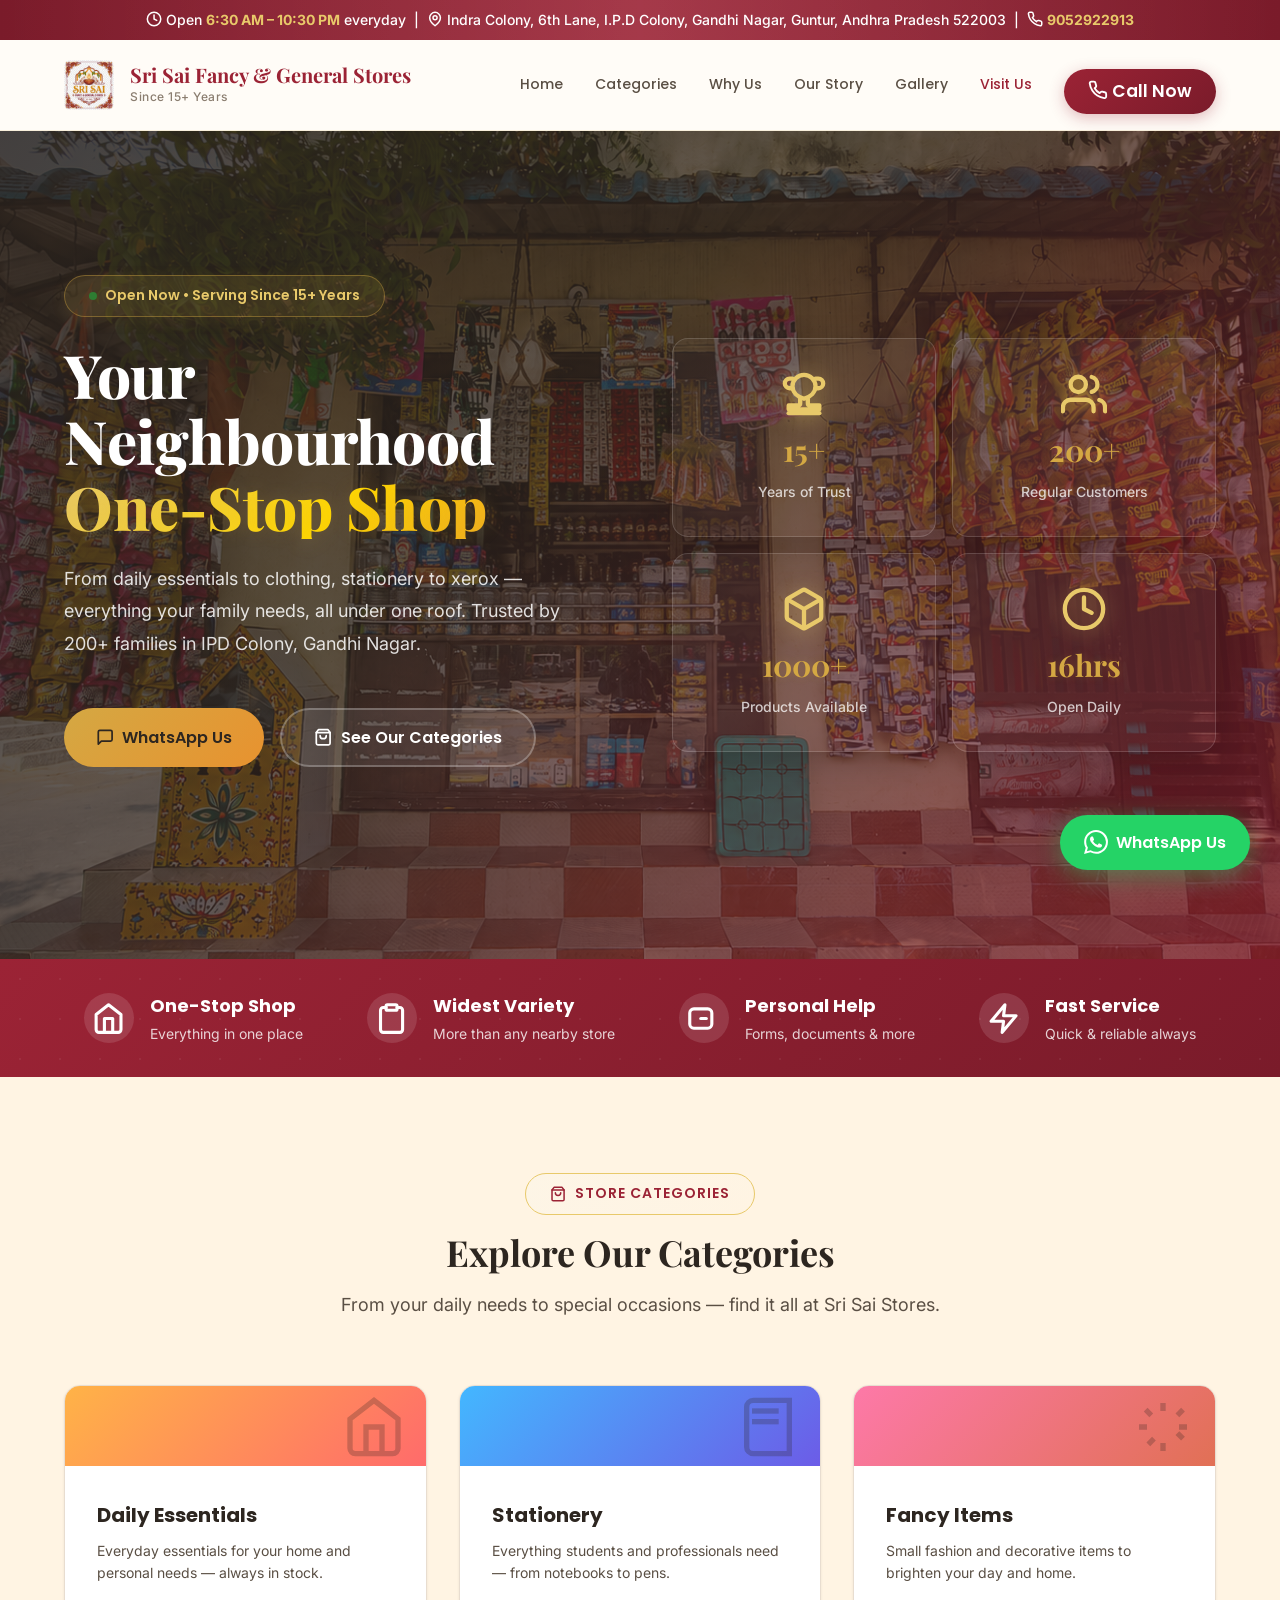
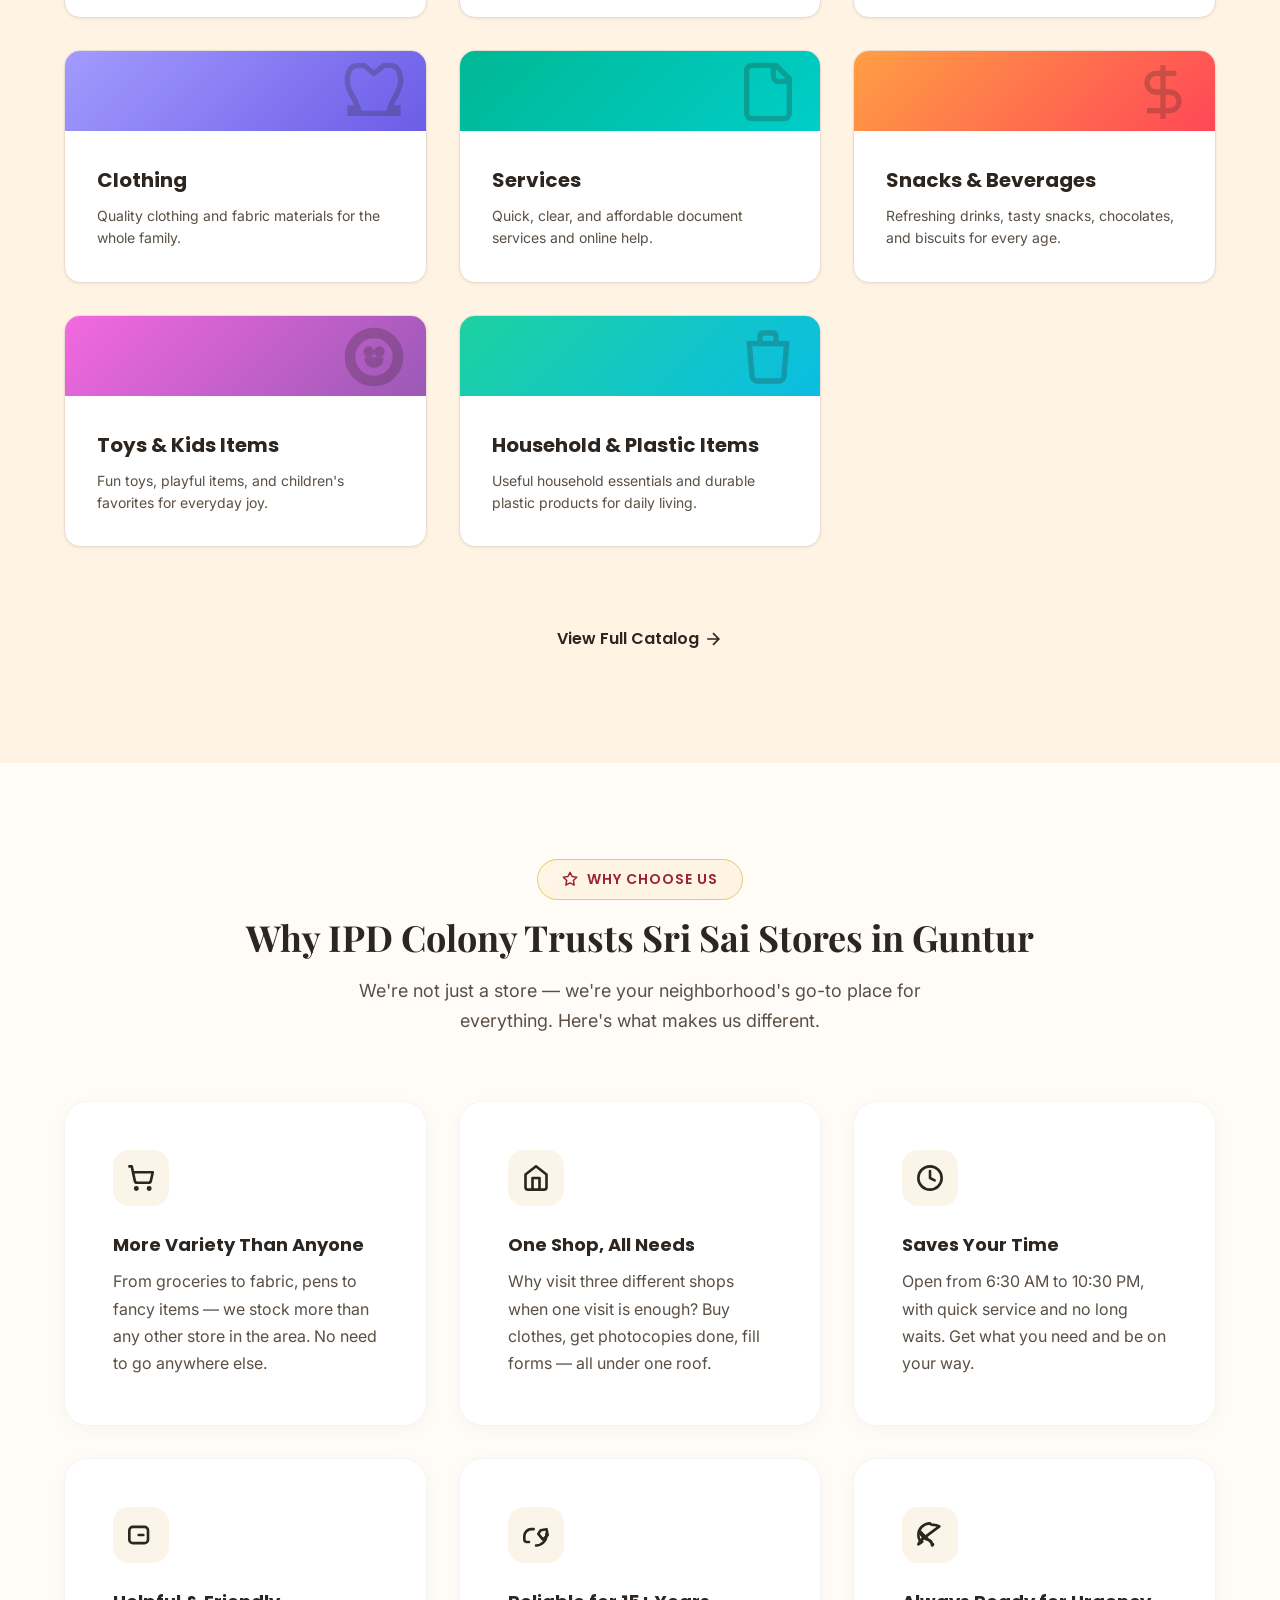
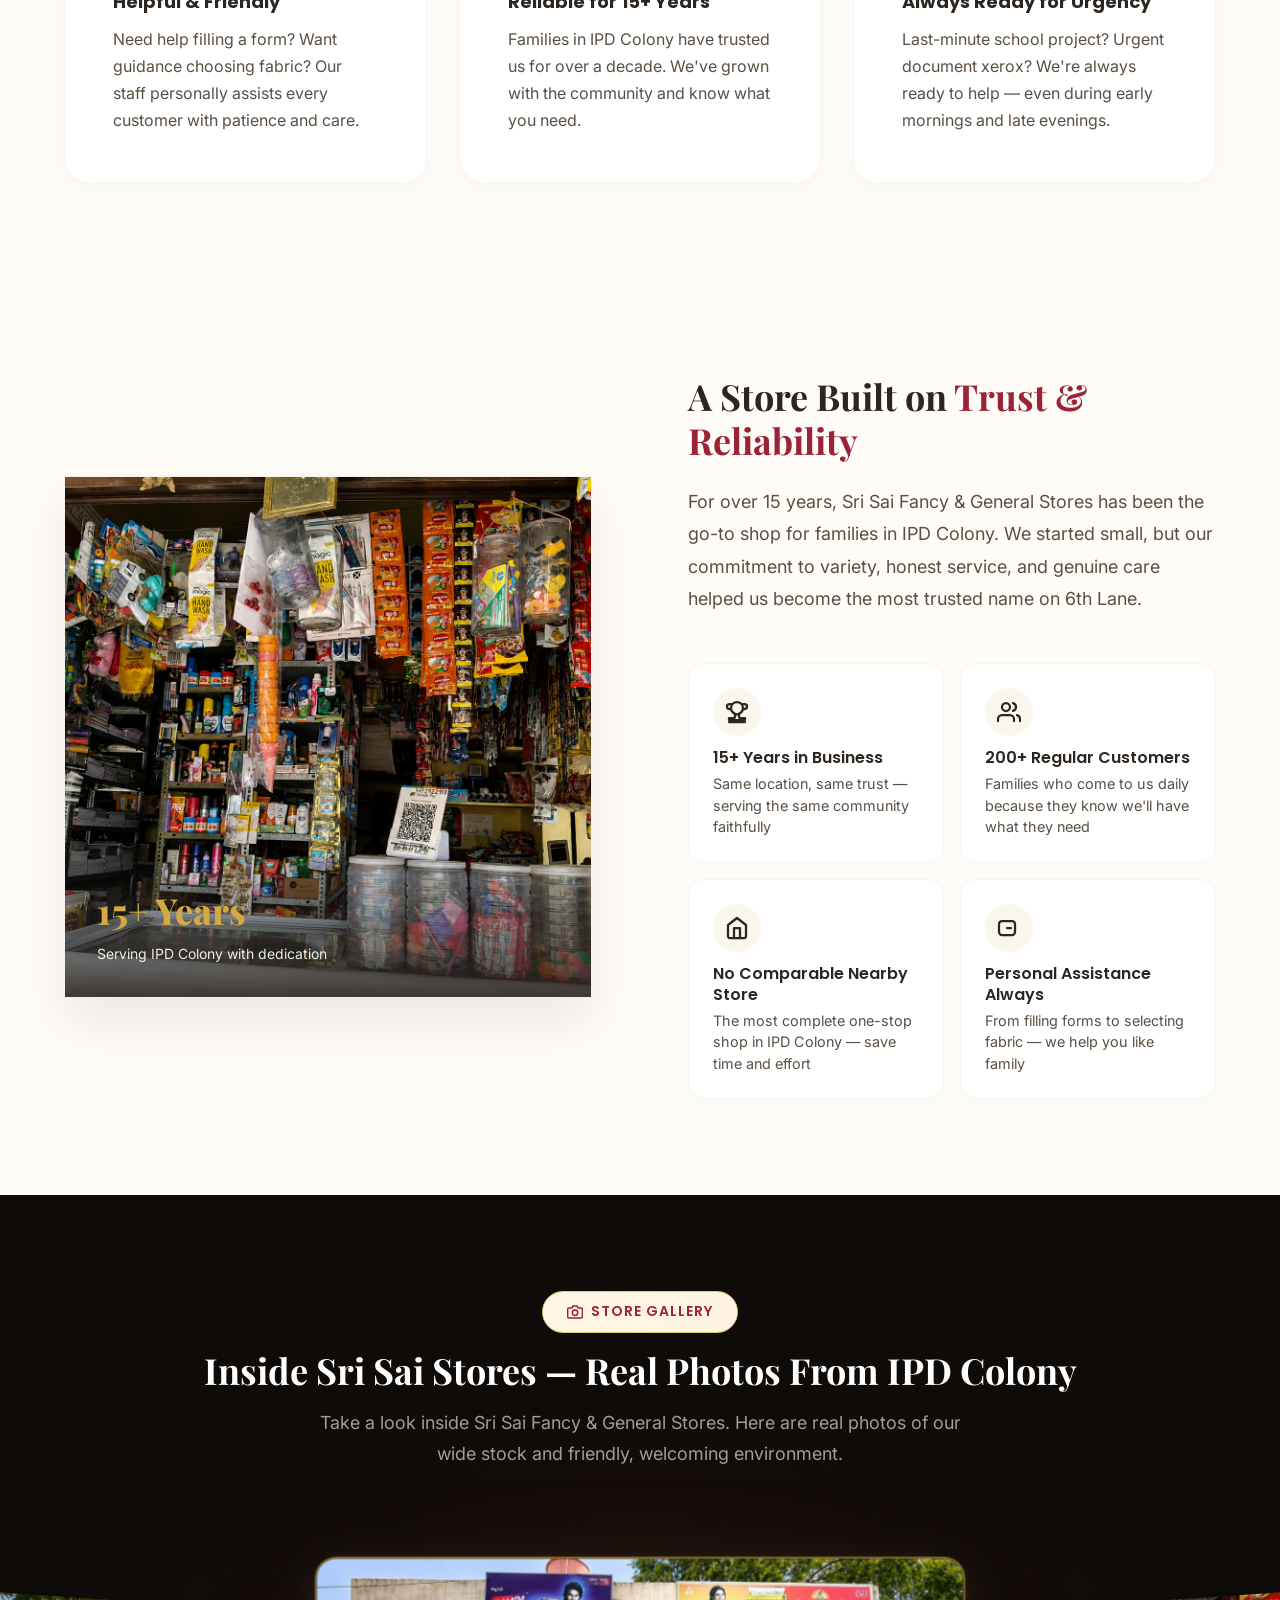
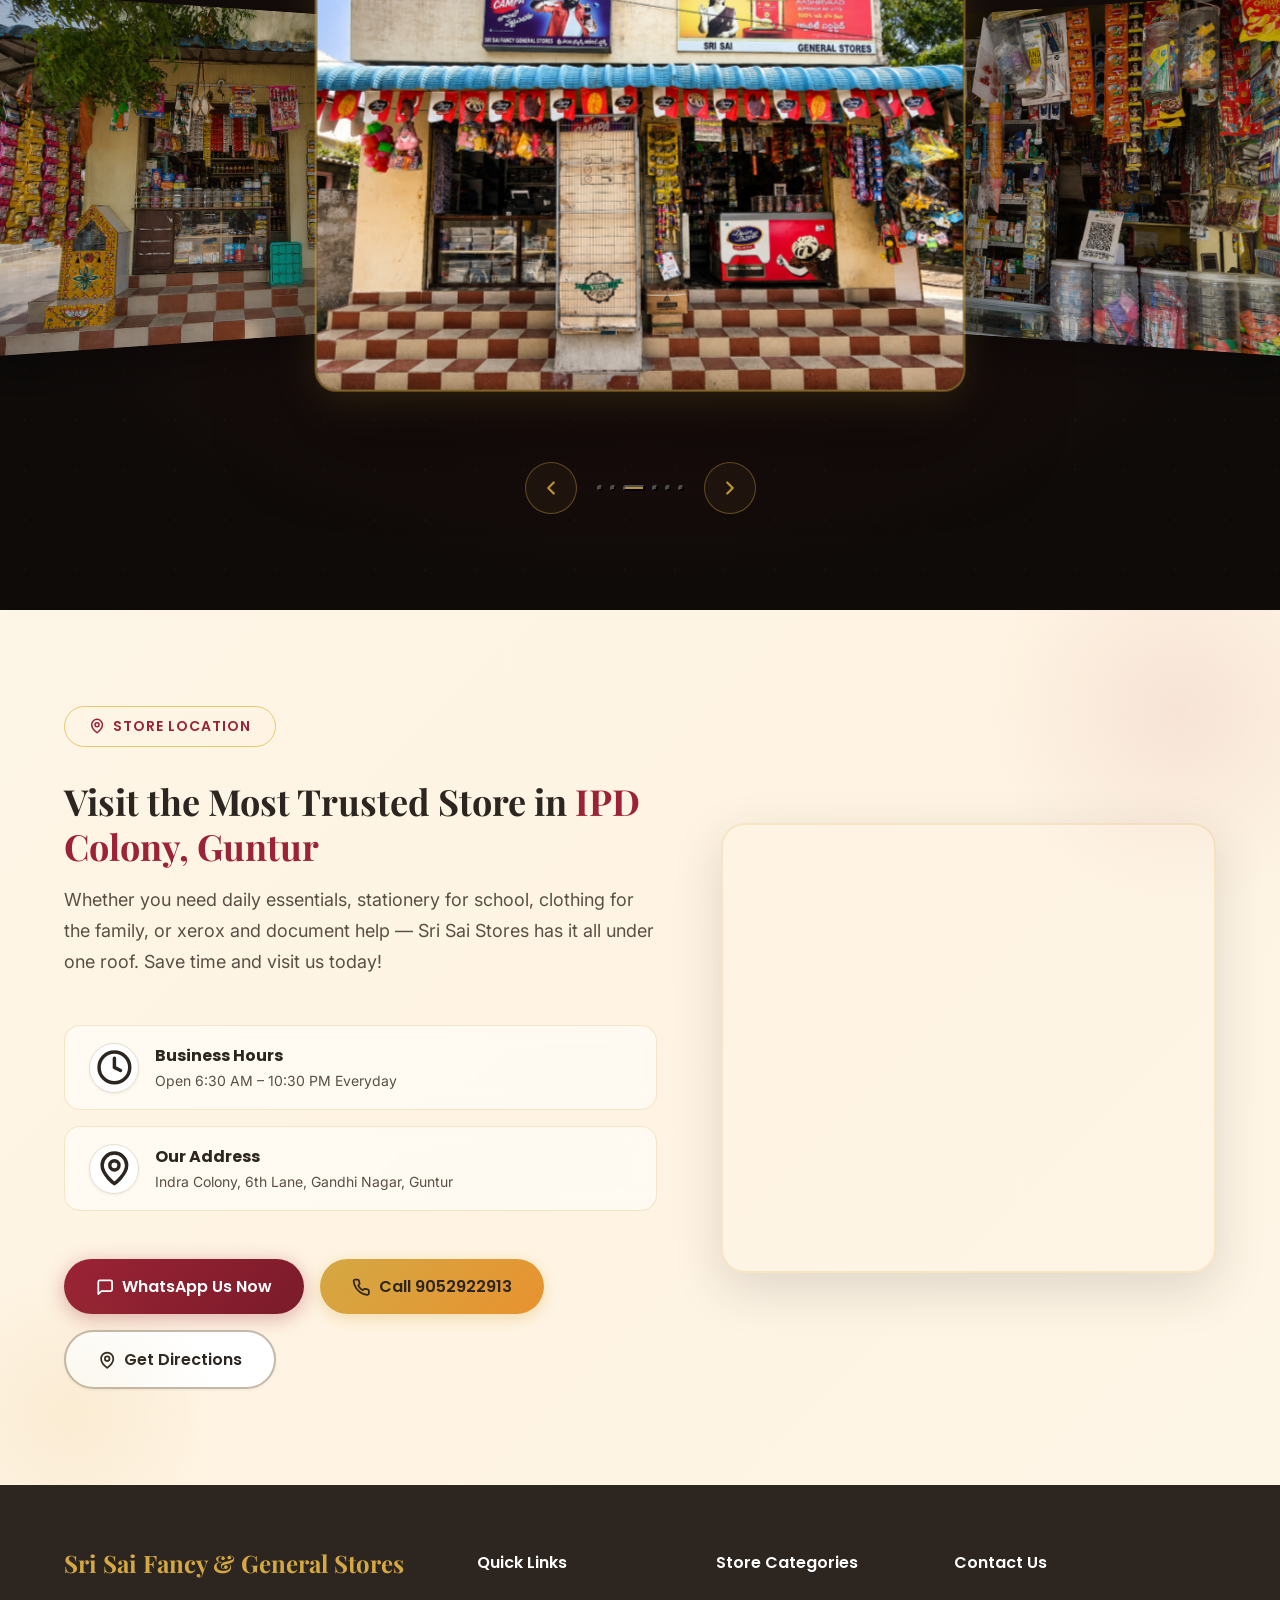
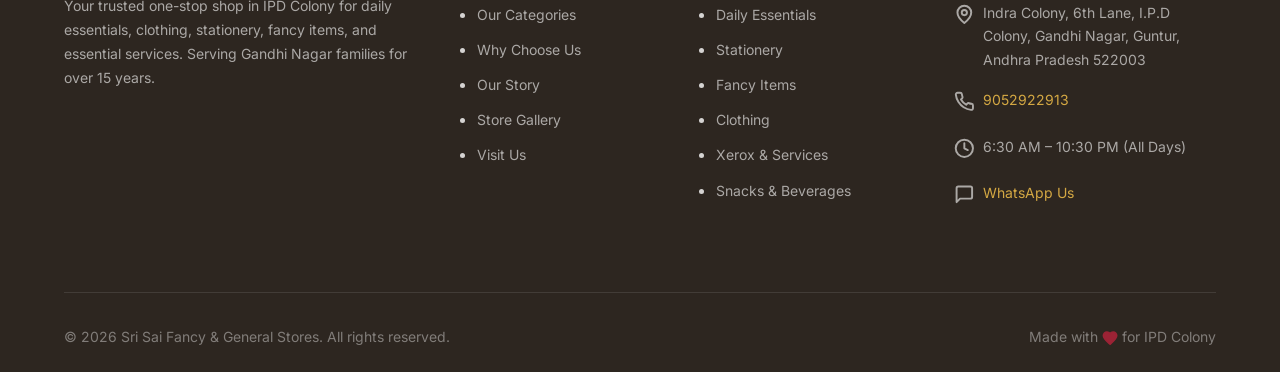
==== commit 3dd77892: "seo: complete SEO overhaul - sitemap, robots, schema, metadata, canonical URLs, breadcrumbs" ====
--- a/index.html
+++ b/index.html
@@ -1,23 +1,32 @@
 <!DOCTYPE html>
-<html lang="en">
+<html lang="en-IN">
 
 <head>
   <meta charset="UTF-8">
   <meta name="viewport" content="width=device-width, initial-scale=1.0">
-  <title>Sri Sai Fancy & General Stores | IPD Colony, Gandhi Nagar, Guntur</title>
+  <title>Sri Sai Fancy & General Stores – One-Stop Shop in IPD Colony, Guntur</title>
   <meta name="description"
-    content="Sri Sai Fancy & General Stores — Your trusted one-stop shop in IPD Colony, Gandhi Nagar, Guntur for daily essentials, stationery, clothing, xerox services & more. Serving 200+ families for 15+ years. Call 9052922913.">
+    content="Sri Sai Stores is the most trusted general & fancy store in IPD Colony, Gandhi Nagar, Guntur. 1000+ products — daily essentials, stationery, clothing, snacks, toys, household items & xerox services. Open 6:30 AM – 10:30 PM. Call 9052922913.">
   <meta name="keywords"
-    content="general store Guntur, fancy store IPD Colony, Gandhi Nagar store, stationery Guntur, xerox service, clothing store Guntur, Sri Sai stores">
+    content="general store Guntur, fancy store IPD Colony, Gandhi Nagar store, stationery shop Guntur, xerox service near me, clothing store Guntur, Sri Sai stores, one-stop shop Guntur, daily essentials store Guntur, snacks shop Gandhi Nagar, best general store near me Guntur">
   <meta name="author" content="Sri Sai Fancy & General Stores">
   <meta name="robots" content="index, follow">
+  <meta name="theme-color" content="#1a1a2e">
+  <link rel="canonical" href="https://kavuripavansai94-git-hub.github.io/srisaistores/">
 
   <!-- Open Graph -->
-  <meta property="og:title" content="Sri Sai Fancy & General Stores | IPD Colony, Guntur">
+  <meta property="og:title" content="Sri Sai Fancy & General Stores – One-Stop Shop in IPD Colony, Guntur">
   <meta property="og:description"
-    content="Your trusted one-stop shop for daily needs, clothing, stationery, and essential services. Serving IPD Colony for 15+ years.">
+    content="The most trusted one-stop shop in IPD Colony, Gandhi Nagar, Guntur. 1000+ products, xerox services, stationery, clothing & more. Serving 200+ families for 15+ years.">
   <meta property="og:type" content="website">
-  <meta property="og:image" content="images/shop-image-2.png">
+  <meta property="og:url" content="https://kavuripavansai94-git-hub.github.io/srisaistores/">
+  <meta property="og:image" content="https://kavuripavansai94-git-hub.github.io/srisaistores/images/shop-image-2.png">
+  <meta property="og:locale" content="en_IN">
+  <meta property="og:site_name" content="Sri Sai Fancy & General Stores">
+
+  <!-- Preconnect for Google Fonts -->
+  <link rel="preconnect" href="https://fonts.googleapis.com">
+  <link rel="preconnect" href="https://fonts.gstatic.com" crossorigin>
 
   <!-- Favicon (using professional vector SVG) -->
   <link rel="icon"
@@ -72,7 +81,7 @@
   <!-- ========== HERO SECTION ========== -->
   <section class="hero" id="hero">
     <div class="hero-bg-image">
-      <img src="images/shop-image-2.png" alt="Well-stocked Sri Sai General Store" loading="eager">
+      <img src="images/shop-image-2.png" alt="Well-stocked Sri Sai General Store in IPD Colony, Guntur" width="1920" height="1080" loading="eager">
     </div>
     <div class="hero-overlay"></div>
 
@@ -299,7 +308,7 @@
     <div class="container">
       <div class="section-header">
         <div class="section-badge"><svg class="icon-svg" viewBox="0 0 24 24" fill="none" stroke="currentColor" stroke-width="2.5"><polygon points="12 2 15.09 8.26 22 9.27 17 14.14 18.18 21.02 12 17.77 5.82 21.02 7 14.14 2 9.27 8.91 8.26 12 2"/></svg> Why Choose Us</div>
-        <h2 class="section-title">Why IPD Colony Trusts Sri Sai</h2>
+        <h2 class="section-title">Why IPD Colony Trusts Sri Sai Stores in Guntur</h2>
         <p class="section-subtitle">We're not just a store — we're your neighborhood's go-to place for everything.
           Here's what makes us different.</p>
       </div>
@@ -355,7 +364,7 @@
     <div class="container">
       <div class="trust-content">
         <div class="trust-image-wrapper fade-in-left">
-          <img src="images/store-interior.png" alt="Inside Sri Sai Fancy & General Stores — well stocked shelves"
+          <img src="images/store-interior.png" alt="Inside Sri Sai Fancy & General Stores — well stocked shelves in IPD Colony Guntur" width="800" height="600"
             loading="lazy">
           <div class="trust-image-overlay">
             <div class="big-stat">15+ Years</div>
@@ -410,7 +419,7 @@
     <div class="container">
       <div class="section-header">
         <div class="section-badge"><svg class="icon-svg" viewBox="0 0 24 24" fill="none" stroke="currentColor" stroke-width="2.5" stroke-linecap="round" stroke-linejoin="round"><path d="M23 19a2 2 0 0 1-2 2H3a2 2 0 0 1-2-2V8a2 2 0 0 1 2-2h4l2-3h6l2 3h4a2 2 0 0 1 2 2z"/><circle cx="12" cy="13" r="4"/></svg> Store Gallery</div>
-        <h2 class="section-title">Our Store</h2>
+        <h2 class="section-title">Inside Sri Sai Stores — Real Photos From IPD Colony</h2>
         <p class="section-subtitle">Take a look inside Sri Sai Fancy &amp; General Stores. Here are real photos of our wide
           stock and friendly, welcoming environment.</p>
       </div>
@@ -420,27 +429,27 @@
         <div class="coverflow-track" id="coverflow-track">
 
           <div class="coverflow-slide" data-index="0">
-            <img src="images/shop-image-1.png" alt="Well-stocked shelves at Sri Sai General Stores" loading="lazy">
+            <img src="images/shop-image-1.png" alt="Well-stocked shelves at Sri Sai General Stores in Guntur" width="800" height="533" loading="lazy">
           </div>
 
           <div class="coverflow-slide" data-index="1">
-            <img src="images/shop-image-2.png" alt="General items section" loading="lazy">
+            <img src="images/shop-image-2.png" alt="General items and daily essentials section at Sri Sai Stores" width="800" height="533" loading="lazy">
           </div>
 
           <div class="coverflow-slide" data-index="2">
-            <img src="images/shop-image-3.png" alt="Stationery and school supplies rack" loading="lazy">
+            <img src="images/shop-image-3.png" alt="Stationery and school supplies rack at Sri Sai Stores Guntur" width="800" height="533" loading="lazy">
           </div>
 
           <div class="coverflow-slide" data-index="3">
-            <img src="images/store-interior.png" alt="Store interior front view" loading="lazy">
+            <img src="images/store-interior.png" alt="Sri Sai Store interior front view in IPD Colony" width="800" height="600" loading="lazy">
           </div>
 
           <div class="coverflow-slide" data-index="4">
-            <img src="images/store-interior-1.png" alt="Fancy accessories and cosmetics counter" loading="lazy">
+            <img src="images/store-interior-1.png" alt="Fancy accessories and cosmetics counter at Sri Sai Stores" width="800" height="600" loading="lazy">
           </div>
 
           <div class="coverflow-slide" data-index="5">
-            <img src="images/store-interior-2.png" alt="Clothing and fabric materials display" loading="lazy">
+            <img src="images/store-interior-2.png" alt="Clothing and fabric materials display at Sri Sai Stores Guntur" width="800" height="600" loading="lazy">
           </div>
 
         </div><!-- /.coverflow-track -->
@@ -536,9 +545,9 @@
       <div class="cta-grid">
         <div class="cta-details fade-in-left">
           <div class="section-badge"><svg class="icon-svg" viewBox="0 0 24 24" fill="none" stroke="currentColor" stroke-width="2.5"><path d="M20 10c0 6-8 12-8 12s-8-6-8-12a8 8 0 0 1 16 0Z"/><circle cx="12" cy="10" r="3"/></svg> Store Location</div>
-          <h2>Visit <span>Sri Sai Stores</span> Today!</h2>
+          <h2>Visit the Most Trusted Store in <span>IPD Colony, Guntur</span></h2>
           <p>Whether you need daily essentials, stationery for school, clothing for the family, or xerox and document
-            help — we've got it all. Save time and visit us today!</p>
+            help — Sri Sai Stores has it all under one roof. Save time and visit us today!</p>
 
           <div class="cta-info">
             <div class="cta-info-card">
@@ -611,12 +620,12 @@
         <div>
           <h4>Store Categories</h4>
           <ul class="footer-links">
-            <li><a href="#cat-daily">Daily Essentials</a></li>
-            <li><a href="#cat-stationery">Stationery</a></li>
-            <li><a href="#cat-fancy">Fancy Items</a></li>
-            <li><a href="#cat-clothing">Clothing</a></li>
-            <li><a href="#cat-xerox">Xerox Services</a></li>
-            <li><a href="#cat-online">Online Help</a></li>
+            <li><a href="categories.html?category=daily-essentials">Daily Essentials</a></li>
+            <li><a href="categories.html?category=stationery">Stationery</a></li>
+            <li><a href="categories.html?category=fancy-items">Fancy Items</a></li>
+            <li><a href="categories.html?category=clothing">Clothing</a></li>
+            <li><a href="categories.html?category=services">Xerox & Services</a></li>
+            <li><a href="categories.html?category=snacks-beverages">Snacks & Beverages</a></li>
           </ul>
         </div>
 
@@ -642,7 +651,7 @@
       </div>
 
       <div class="footer-bottom">
-        <span>© 2024 Sri Sai Fancy & General Stores. All rights reserved.</span>
+        <span>© 2026 Sri Sai Fancy & General Stores. All rights reserved.</span>
         <span>Made with <svg class="icon-svg icon-heart" viewBox="0 0 24 24" fill="currentColor" stroke="none"><path d="M12 21.35l-1.45-1.32C5.4 15.36 2 12.28 2 8.5 2 5.42 4.42 3 7.5 3c1.74 0 3.41.81 4.5 2.09C13.09 3.81 14.76 3 16.5 3 19.58 3 22 5.42 22 8.5c0 3.78-3.4 6.86-8.55 11.54L12 21.35z"/></svg> for IPD Colony</span>
       </div>
     </div>
@@ -668,9 +677,10 @@
   <script type="application/ld+json">
   {
     "@context": "https://schema.org",
-    "@type": "LocalBusiness",
+    "@type": "Store",
     "name": "Sri Sai Fancy & General Stores",
-    "description": "Trusted one-stop shop in IPD Colony, Gandhi Nagar, Guntur for daily essentials, stationery, clothing, fancy items, xerox services, and online application help. Serving 200+ families for 15+ years.",
+    "alternateName": "Sri Sai Stores",
+    "description": "The most trusted one-stop general and fancy store in IPD Colony, Gandhi Nagar, Guntur. Over 1000 products including daily essentials, stationery, clothing, fancy items, snacks, toys, household items, xerox services, and online application help. Serving 200+ families for 15+ years.",
     "address": {
       "@type": "PostalAddress",
       "streetAddress": "Indra Colony, 6th Lane, I.P.D Colony, Gandhi Nagar",
@@ -679,11 +689,28 @@
       "postalCode": "522003",
       "addressCountry": "IN"
     },
+    "geo": {
+      "@type": "GeoCoordinates",
+      "latitude": "16.277998",
+      "longitude": "80.451693"
+    },
     "telephone": "+919052922913",
-    "openingHours": "Mo-Su 06:30-22:30",
+    "openingHoursSpecification": {
+      "@type": "OpeningHoursSpecification",
+      "dayOfWeek": ["Monday","Tuesday","Wednesday","Thursday","Friday","Saturday","Sunday"],
+      "opens": "06:30",
+      "closes": "22:30"
+    },
     "priceRange": "₹",
-    "image": "images/shop-image-2.png",
-    "url": "",
+    "image": "https://kavuripavansai94-git-hub.github.io/srisaistores/images/shop-image-2.png",
+    "url": "https://kavuripavansai94-git-hub.github.io/srisaistores/",
+    "hasMap": "https://www.google.com/maps?q=16.277998,80.451693",
+    "foundingDate": "2011",
+    "areaServed": {
+      "@type": "Place",
+      "name": "IPD Colony, Gandhi Nagar, Guntur, Andhra Pradesh"
+    },
+    "keywords": "general store, fancy store, stationery shop, xerox service, clothing store, one-stop shop, Guntur, IPD Colony, Gandhi Nagar",
     "sameAs": []
   }
   </script>
--- a/style.css
+++ b/style.css
@@ -504,6 +504,7 @@
 .hero-title .accent {
   background: linear-gradient(135deg, var(--gold-light), #FFD700, var(--saffron));
   -webkit-background-clip: text;
+  background-clip: text;
   -webkit-text-fill-color: transparent;
   text-shadow: 0 0 20px rgba(212, 168, 67, 0.2);
   display: block;
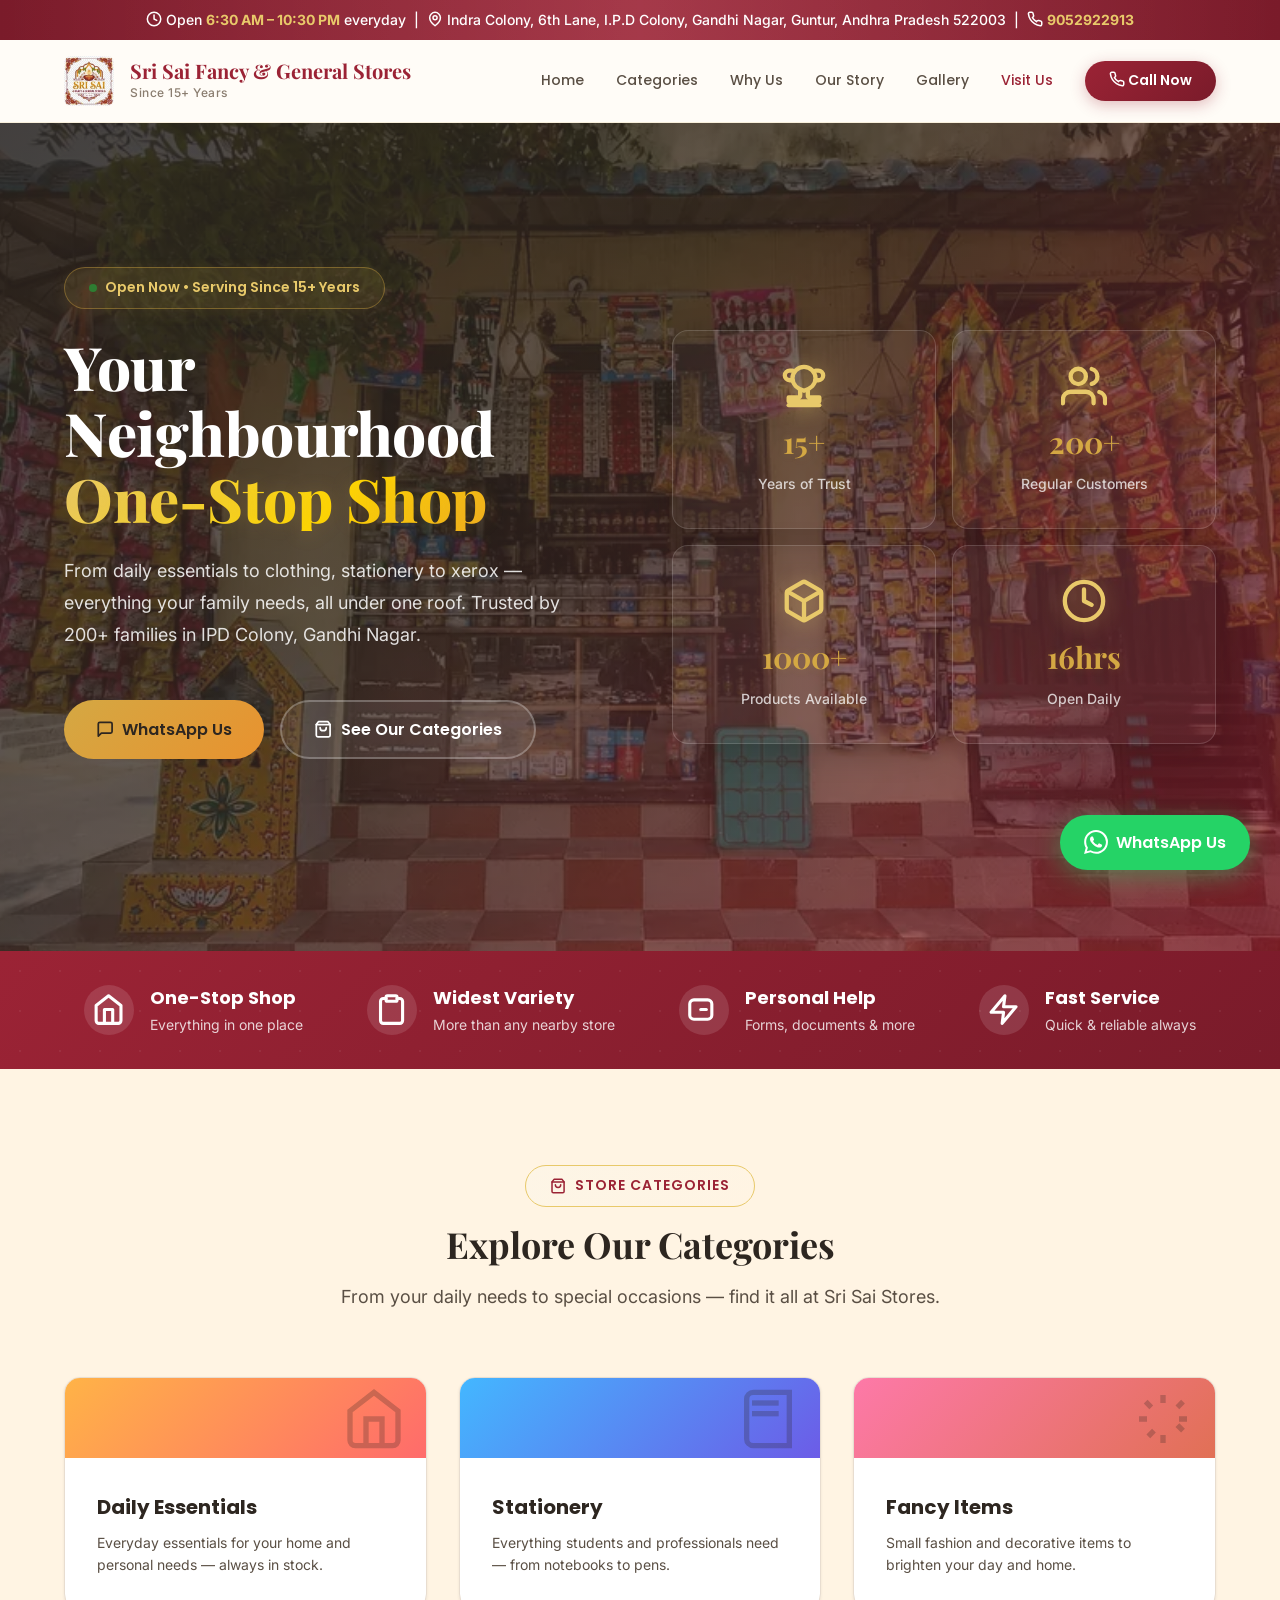
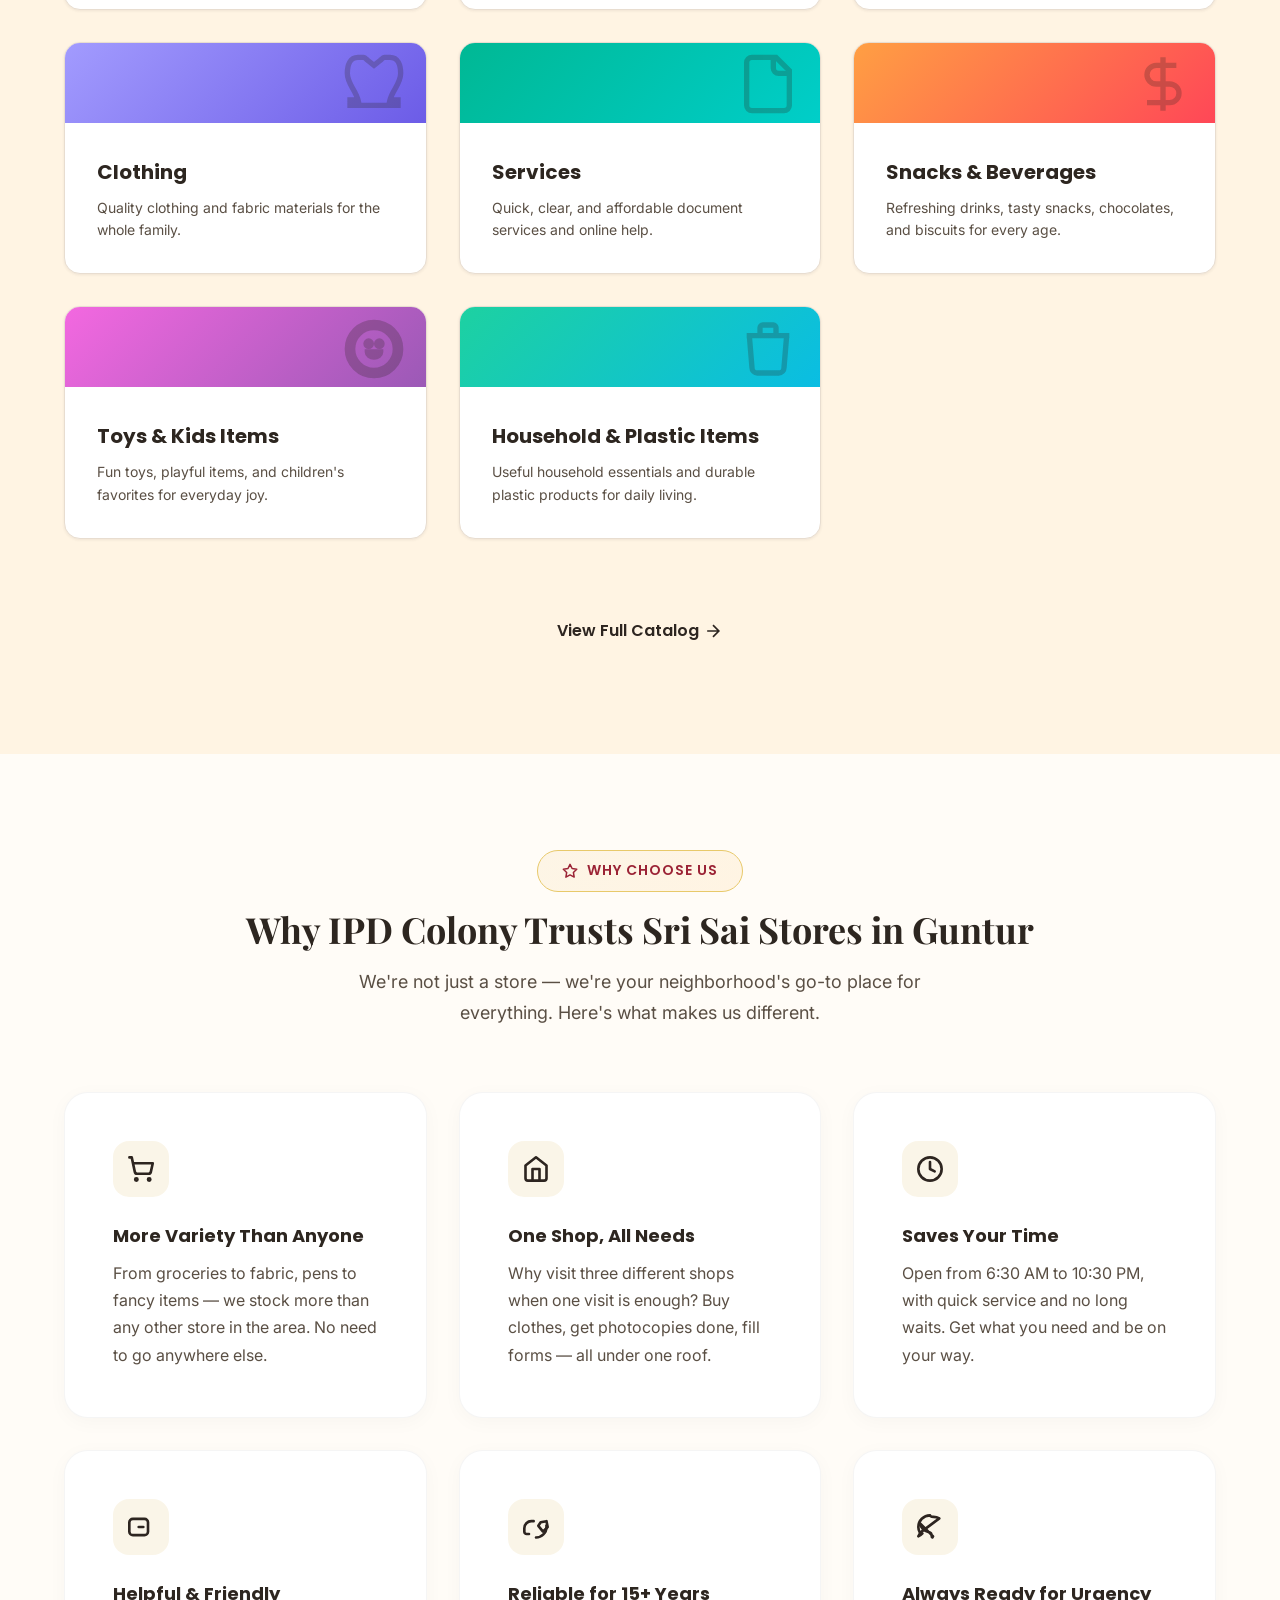
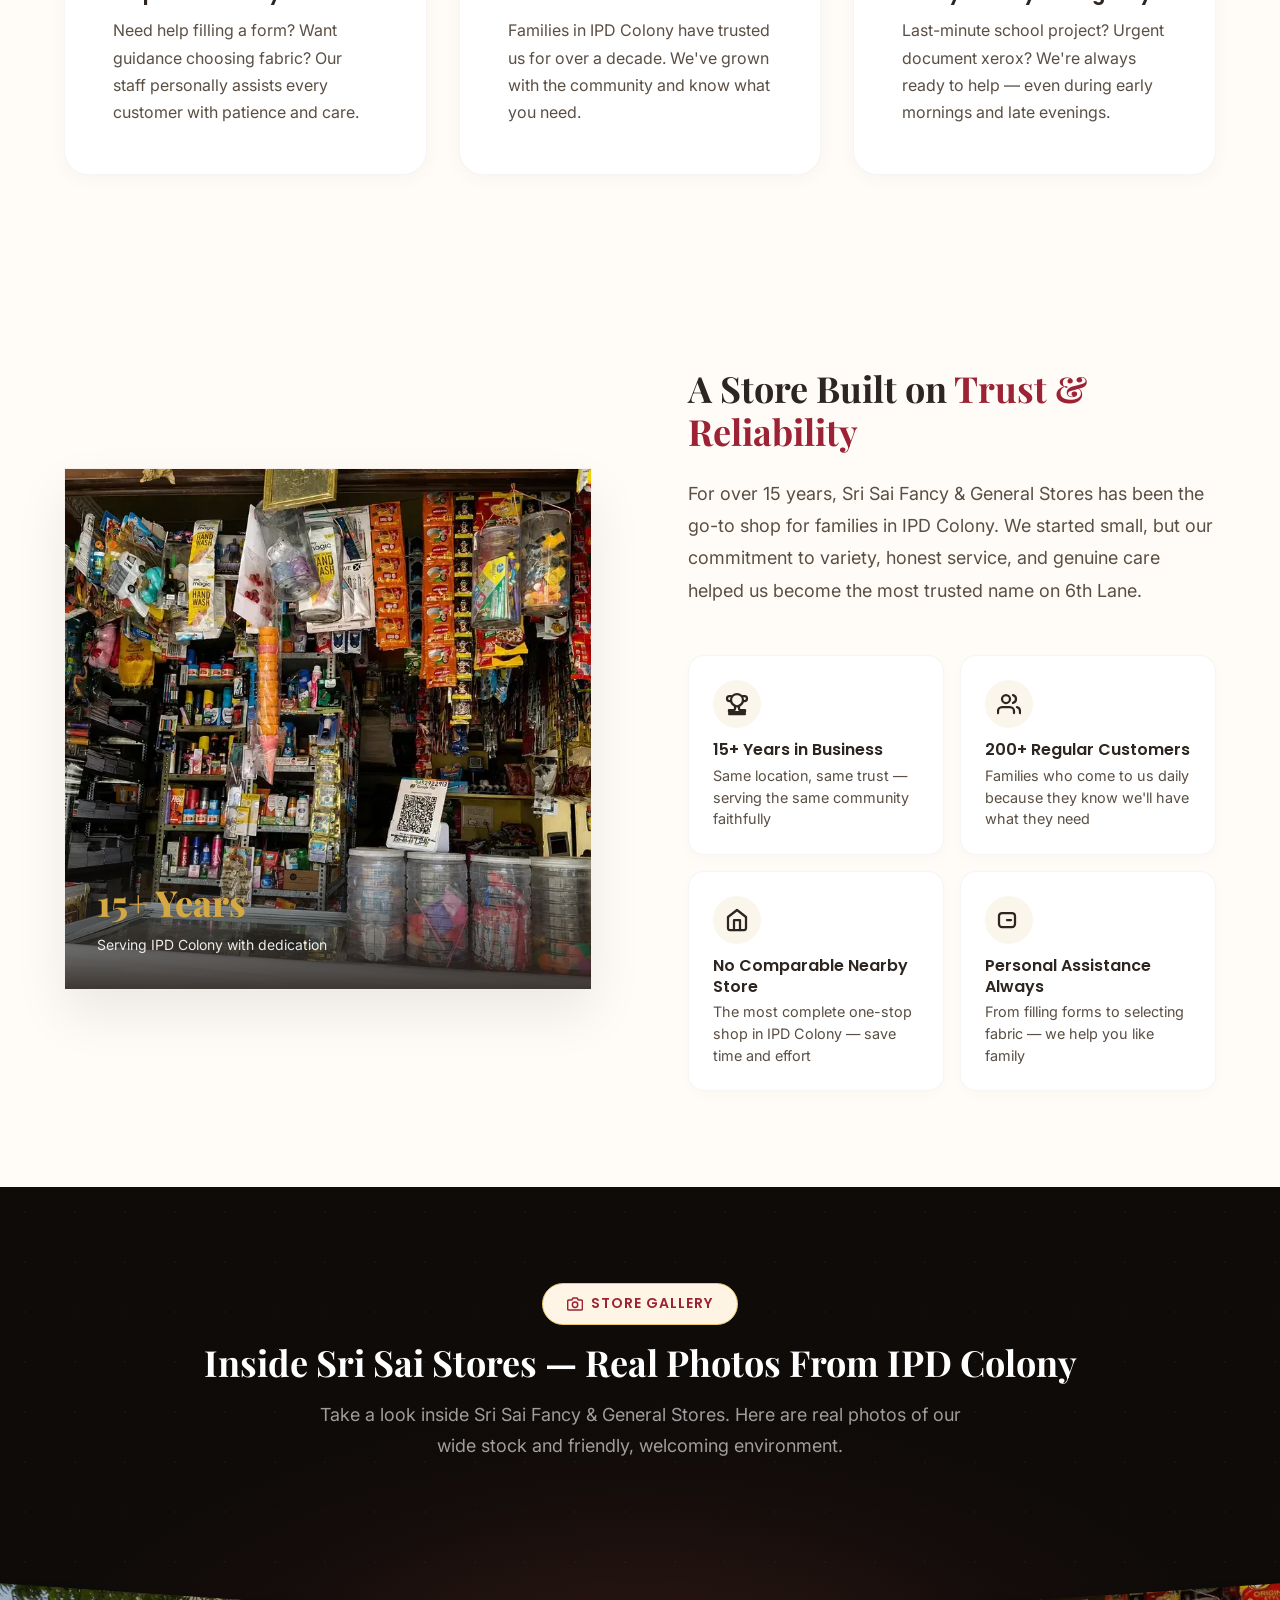
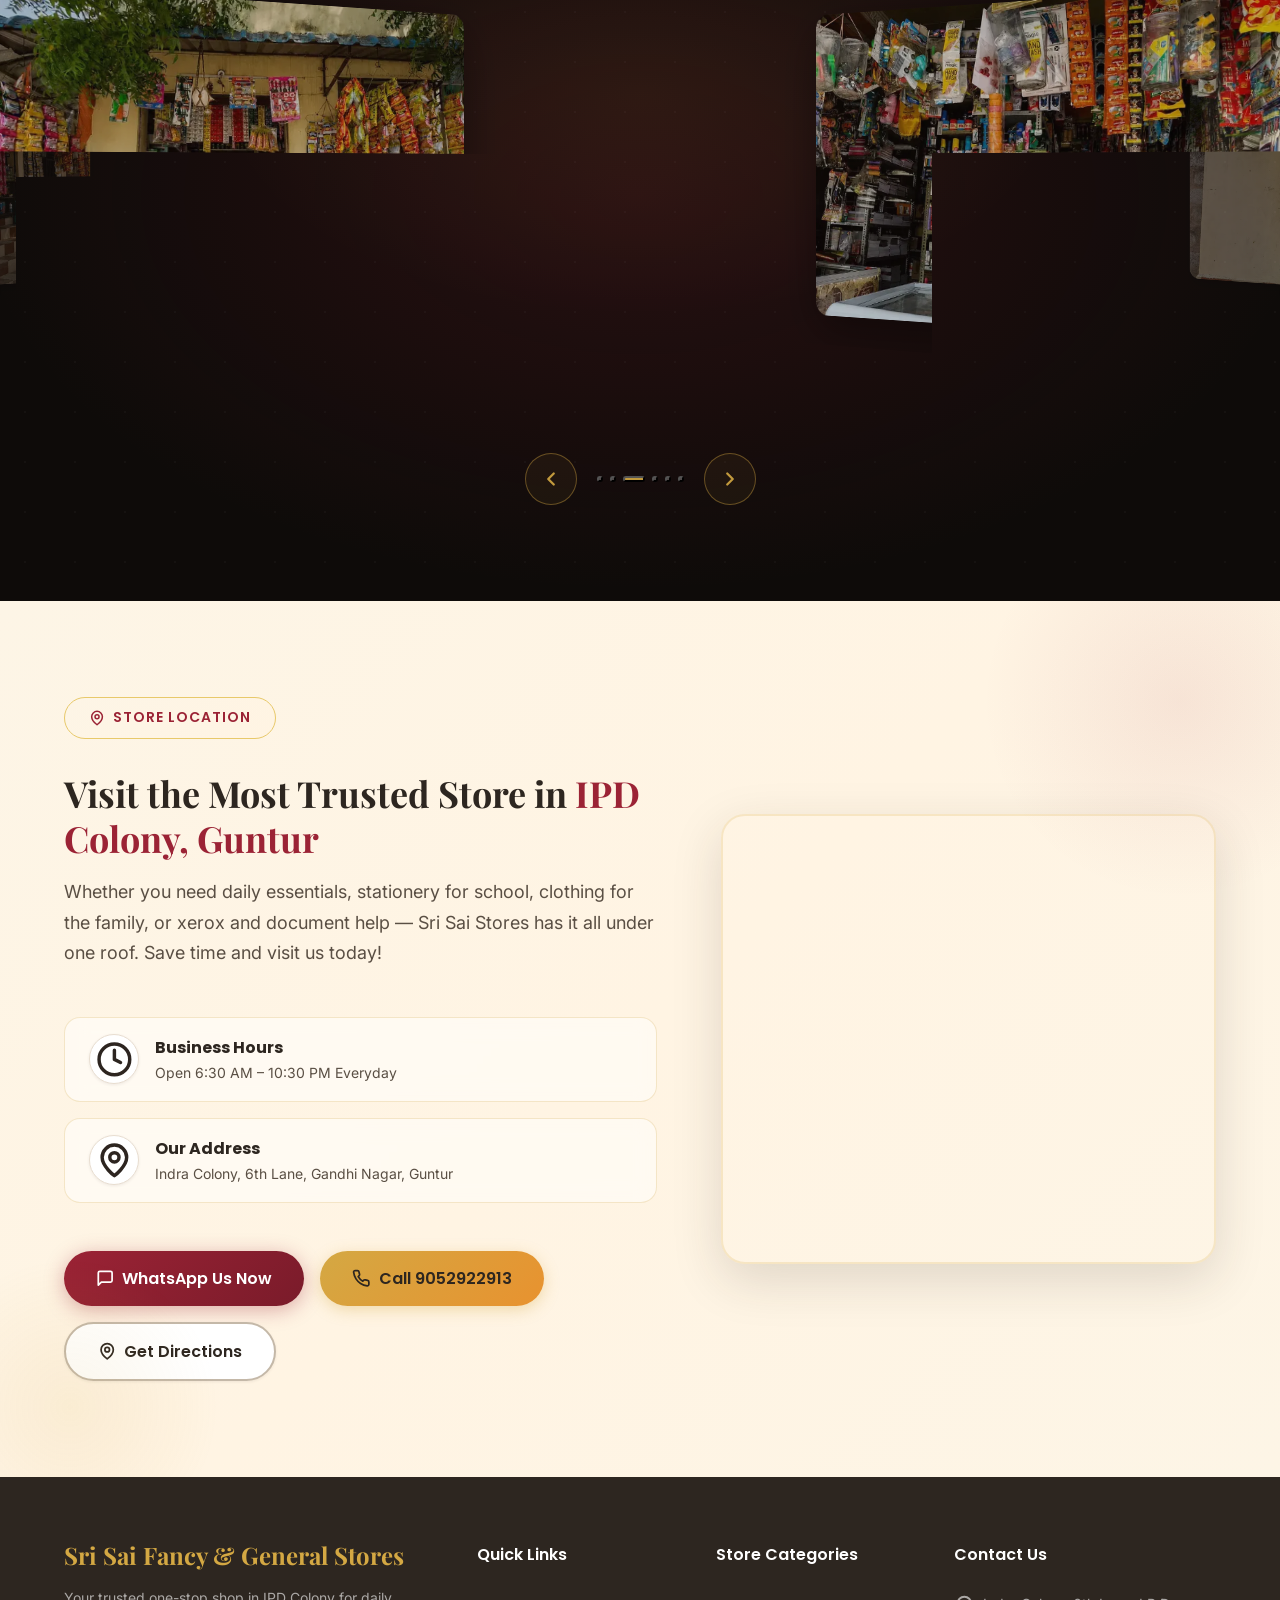
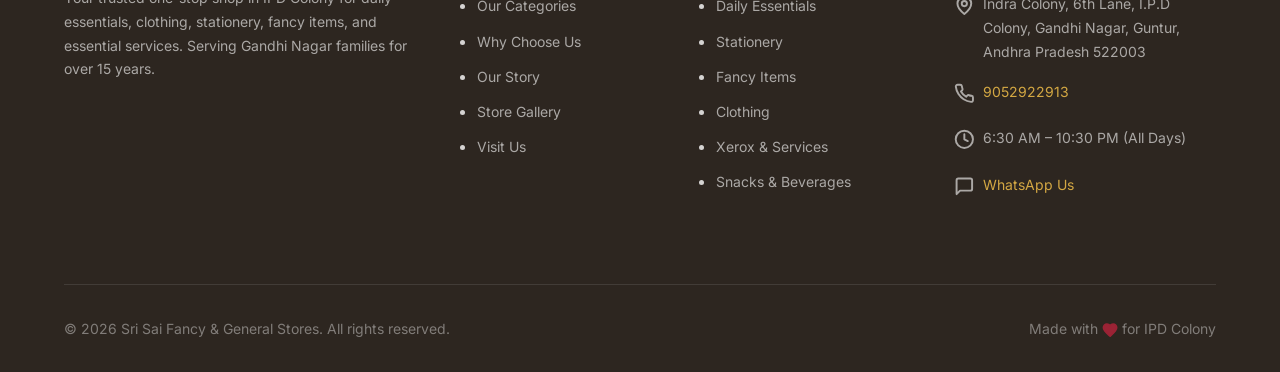
==== commit d1a906c1: "perf: complete image optimization, WebP compression, and LCP render-priority enhancements" ====
--- a/index.html
+++ b/index.html
@@ -20,7 +20,7 @@
     content="The most trusted one-stop shop in IPD Colony, Gandhi Nagar, Guntur. 1000+ products, xerox services, stationery, clothing & more. Serving 200+ families for 15+ years.">
   <meta property="og:type" content="website">
   <meta property="og:url" content="https://kavuripavansai94-git-hub.github.io/srisaistores/">
-  <meta property="og:image" content="https://kavuripavansai94-git-hub.github.io/srisaistores/images/shop-image-2.png">
+  <meta property="og:image" content="https://kavuripavansai94-git-hub.github.io/srisaistores/images/shop-image-2.webp">
   <meta property="og:locale" content="en_IN">
   <meta property="og:site_name" content="Sri Sai Fancy & General Stores">
 
@@ -51,7 +51,7 @@
   <nav class="navbar" id="navbar">
     <div class="navbar-inner">
       <a href="#" class="navbar-brand" id="navbar-brand">
-        <img src="images/logo.png" alt="Sri Sai Fancy & General Stores Logo" loading="eager">
+        <img src="images/logo.webp" alt="Sri Sai Fancy & General Stores Logo" loading="eager" fetchpriority="high">
         <div class="brand-text">
           <span class="brand-name">Sri Sai Fancy & General Stores</span>
           <span class="brand-tagline">Since 15+ Years</span>
@@ -81,7 +81,7 @@
   <!-- ========== HERO SECTION ========== -->
   <section class="hero" id="hero">
     <div class="hero-bg-image">
-      <img src="images/shop-image-2.png" alt="Well-stocked Sri Sai General Store in IPD Colony, Guntur" width="1920" height="1080" loading="eager">
+      <img src="images/shop-image-2.webp" alt="Well-stocked Sri Sai General Store in IPD Colony, Guntur" width="1920" height="1080" loading="eager" fetchpriority="high">
     </div>
     <div class="hero-overlay"></div>
 
@@ -364,7 +364,7 @@
     <div class="container">
       <div class="trust-content">
         <div class="trust-image-wrapper fade-in-left">
-          <img src="images/store-interior.png" alt="Inside Sri Sai Fancy & General Stores — well stocked shelves in IPD Colony Guntur" width="800" height="600"
+          <img src="images/store-interior.webp" alt="Inside Sri Sai Fancy & General Stores — well stocked shelves in IPD Colony Guntur" width="800" height="600"
             loading="lazy">
           <div class="trust-image-overlay">
             <div class="big-stat">15+ Years</div>
@@ -429,27 +429,27 @@
         <div class="coverflow-track" id="coverflow-track">
 
           <div class="coverflow-slide" data-index="0">
-            <img src="images/shop-image-1.png" alt="Well-stocked shelves at Sri Sai General Stores in Guntur" width="800" height="533" loading="lazy">
+            <img src="images/shop-image-1.webp" alt="Well-stocked shelves at Sri Sai General Stores in Guntur" width="800" height="533" loading="lazy">
           </div>
 
           <div class="coverflow-slide" data-index="1">
-            <img src="images/shop-image-2.png" alt="General items and daily essentials section at Sri Sai Stores" width="800" height="533" loading="lazy">
+            <img src="images/shop-image-2.webp" alt="General items and daily essentials section at Sri Sai Stores" width="800" height="533" loading="lazy">
           </div>
 
           <div class="coverflow-slide" data-index="2">
-            <img src="images/shop-image-3.png" alt="Stationery and school supplies rack at Sri Sai Stores Guntur" width="800" height="533" loading="lazy">
+            <img src="images/shop-image-3.webp" alt="Stationery and school supplies rack at Sri Sai Stores Guntur" width="800" height="533" loading="lazy">
           </div>
 
           <div class="coverflow-slide" data-index="3">
-            <img src="images/store-interior.png" alt="Sri Sai Store interior front view in IPD Colony" width="800" height="600" loading="lazy">
+            <img src="images/store-interior.webp" alt="Sri Sai Store interior front view in IPD Colony" width="800" height="600" loading="lazy">
           </div>
 
           <div class="coverflow-slide" data-index="4">
-            <img src="images/store-interior-1.png" alt="Fancy accessories and cosmetics counter at Sri Sai Stores" width="800" height="600" loading="lazy">
+            <img src="images/store-interior-1.webp" alt="Fancy accessories and cosmetics counter at Sri Sai Stores" width="800" height="600" loading="lazy">
           </div>
 
           <div class="coverflow-slide" data-index="5">
-            <img src="images/store-interior-2.png" alt="Clothing and fabric materials display at Sri Sai Stores Guntur" width="800" height="600" loading="lazy">
+            <img src="images/store-interior-2.webp" alt="Clothing and fabric materials display at Sri Sai Stores Guntur" width="800" height="600" loading="lazy">
           </div>
 
         </div><!-- /.coverflow-track -->
@@ -702,7 +702,7 @@
       "closes": "22:30"
     },
     "priceRange": "₹",
-    "image": "https://kavuripavansai94-git-hub.github.io/srisaistores/images/shop-image-2.png",
+    "image": "https://kavuripavansai94-git-hub.github.io/srisaistores/images/shop-image-2.webp",
     "url": "https://kavuripavansai94-git-hub.github.io/srisaistores/",
     "hasMap": "https://www.google.com/maps?q=16.277998,80.451693",
     "foundingDate": "2011",
